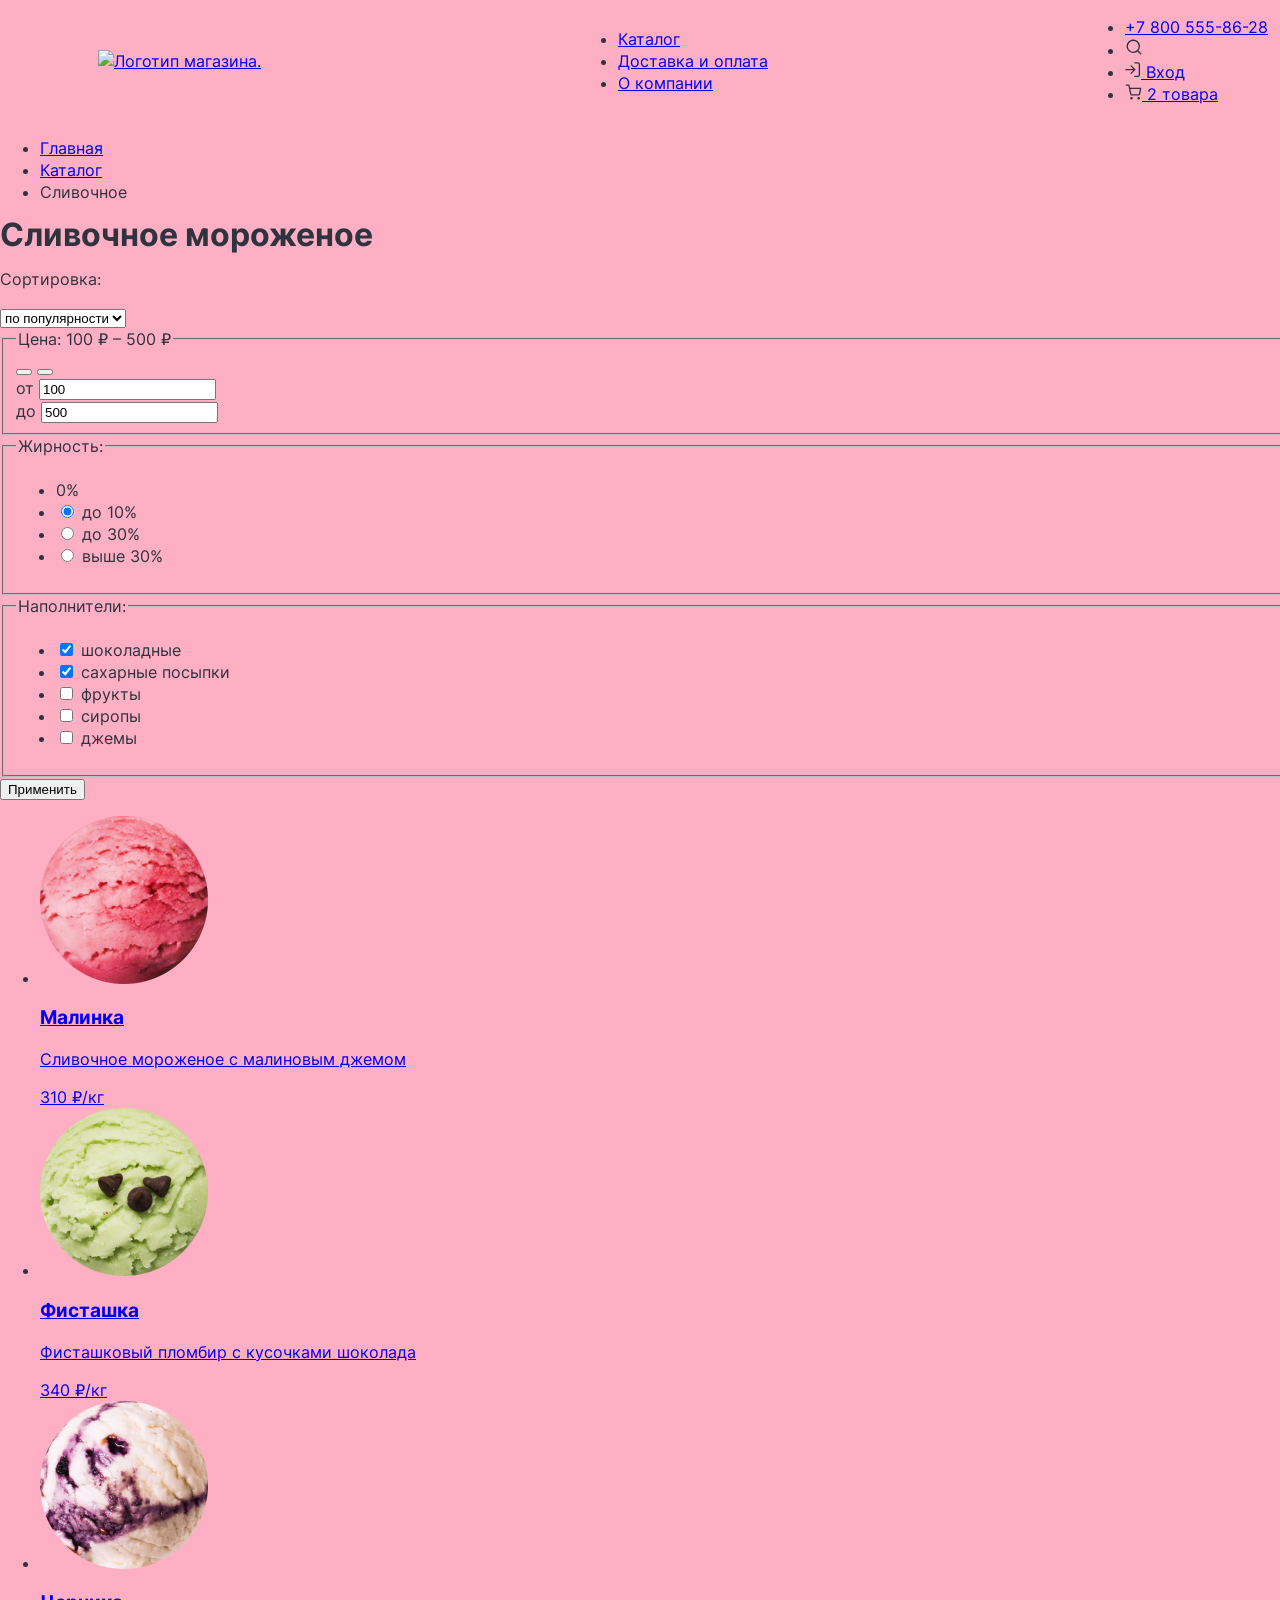
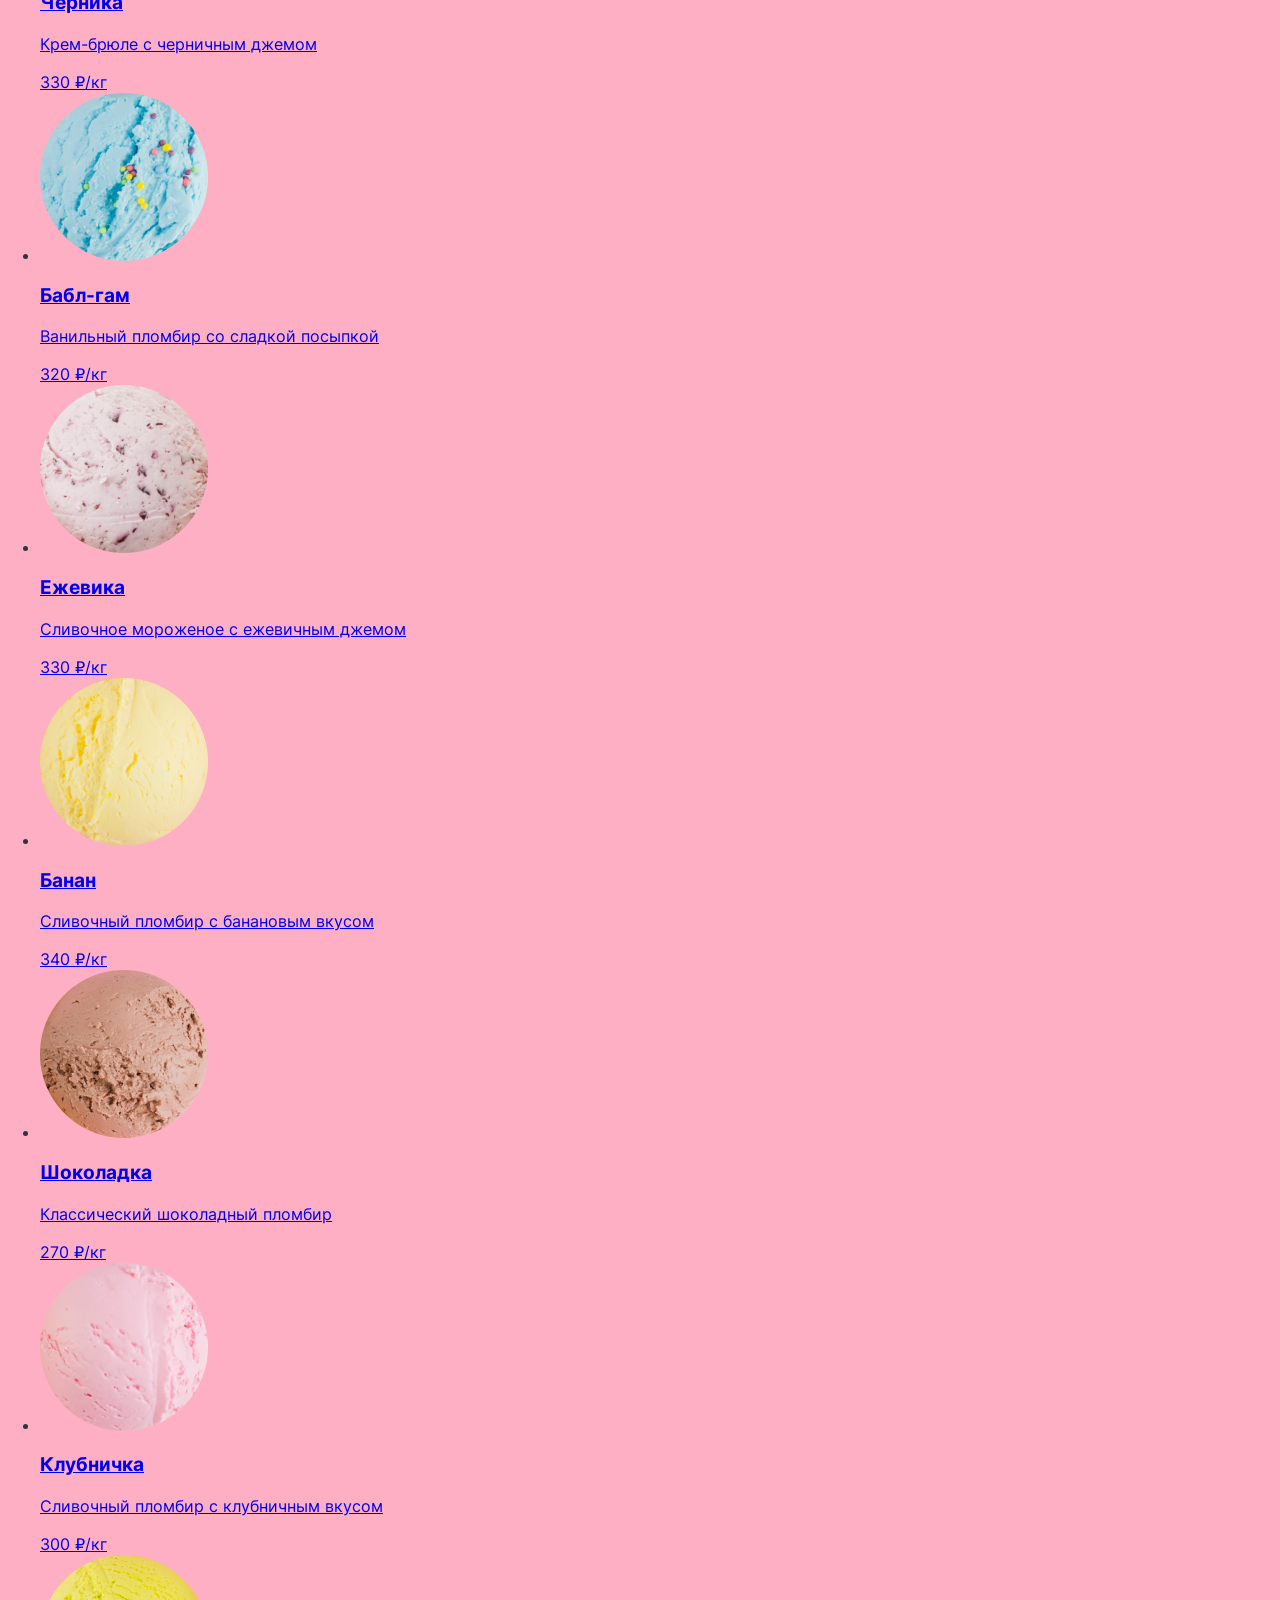
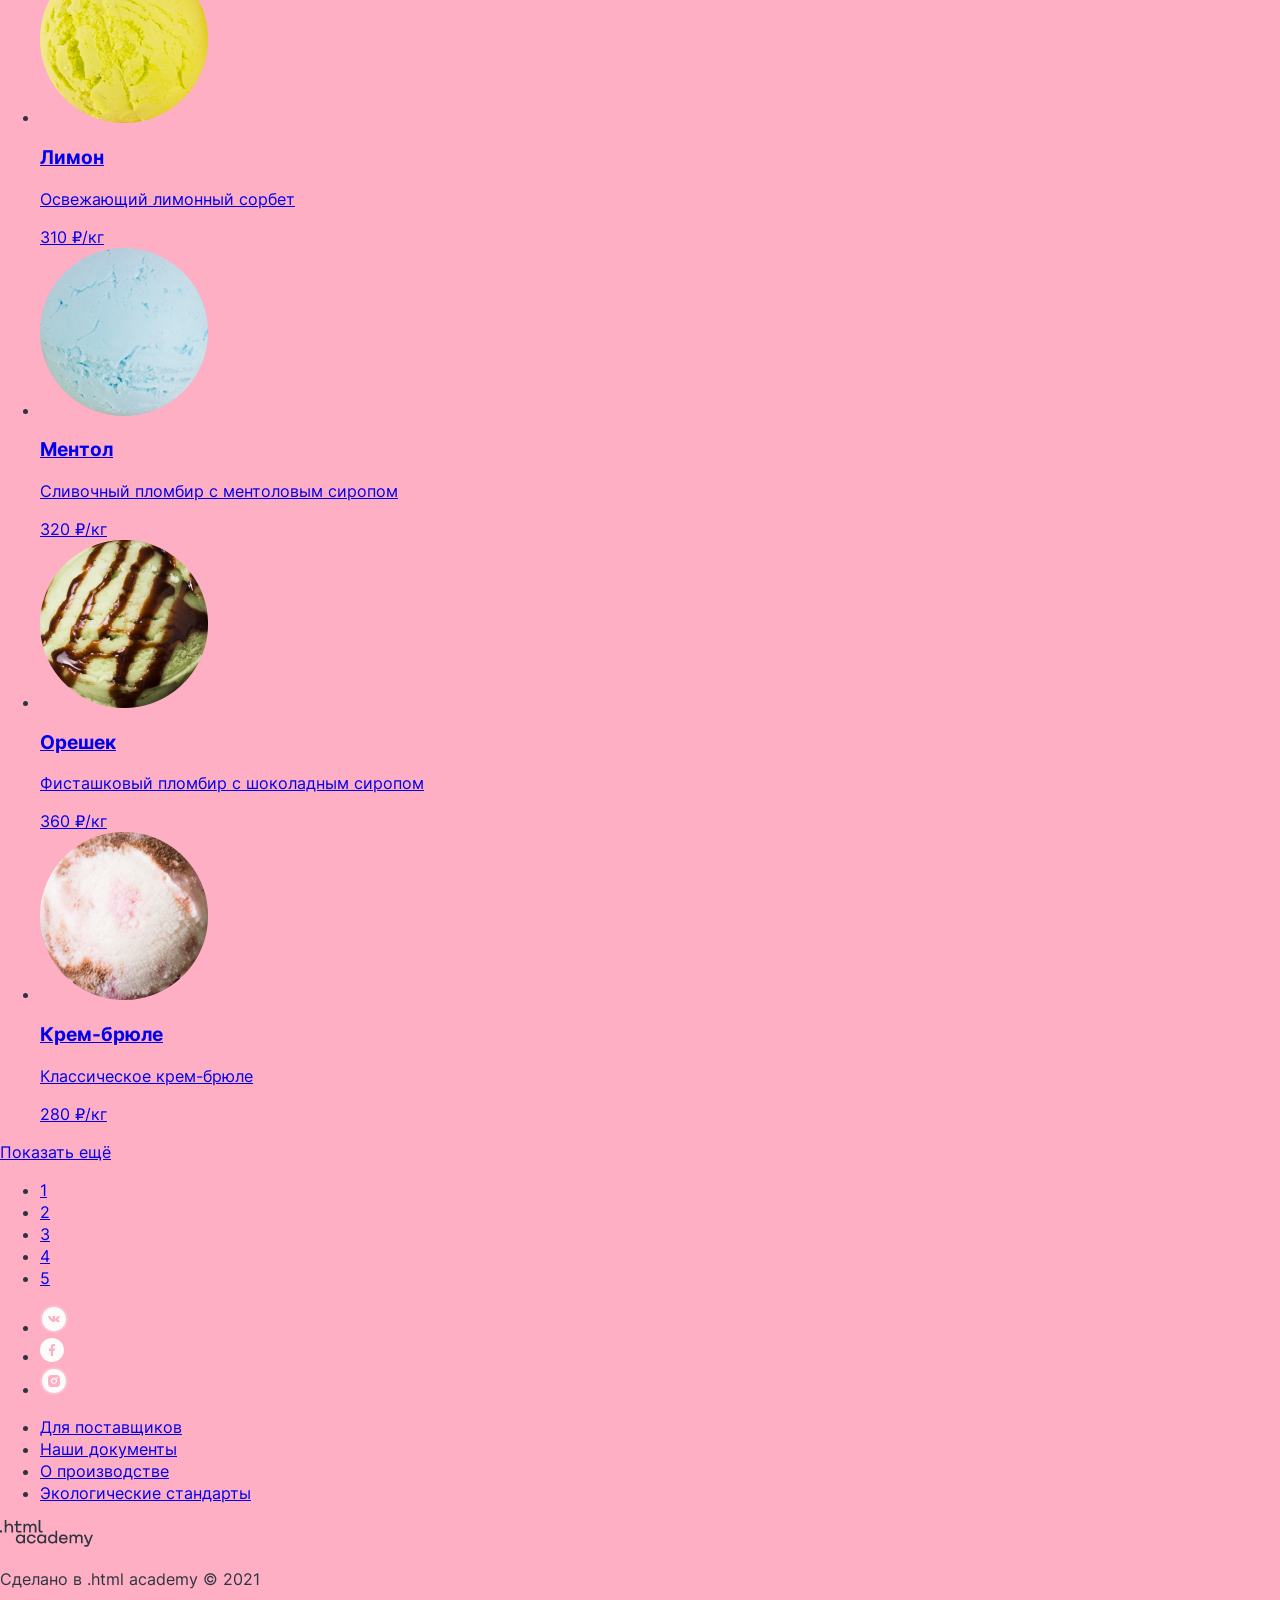
==== catalog.html @ cbdf07e8 "1905" ====
<!DOCTYPE html>
<html lang="ru">
  <head>
    <meta charset="utf-8">
    <title>HTML Academy: Интернет-магазин «Gllacy Shop»</title>
    <link rel="stylesheet" href="style.css">
    <link rel="icon" href="favicon.ico">
    <link rel="icon" type="image/png" sizes="32x32" href="images/favicon/32.png">
  </head>
  <body>
    <div class="container">
      <header class="header">
        <a class="navigation__logo" href="index.html">
          <img class="header-logo" alt="Логотип магазина." src="images/header/Logo.png">
        </a>
        <ul class="navigation__list">
          <li class="navigation__item">
            <a class="navigation__link" href="catalog.html">Каталог</a>
          </li> 
          <li class="navigation__item">
            <a class="navigation__link" href="#">Доставка и оплата</a>
          </li> 
          <li class="navigation__item">
            <a class="navigation__link" href="#">О компании</a>
         </li>
        </ul>
        <ul class="navigation__list navigation__user">
          <li class="navigation__item">
            <a class="navigation__link navigation__link--phone" href="tel:+78128121212">+7 800 555-86-28</a>
          </li> 
          <li class="navigation__item">
            <a class="navigation__button" href="#">
              <svg aria-hidden="true" focusable="false" width="18" height="18" viewBox="0 0 18 18" fill="none" xmlns="http://www.w3.org/2000/svg">
                <path fill-rule="evenodd" clip-rule="evenodd" d="M2.913 8.246a5.333 5.333 0 1 1 9.17 3.705.655.655 0 0 0-.132.132 5.333 5.333 0 0 1-9.038-3.837Zm9.552 5.162a6.667 6.667 0 1 1 .943-.943l2.81 2.81a.667.667 0 0 1-.943.943l-2.81-2.81Z" fill="#2D3440"/>
              </svg>
              <span class="visually-hidden">Поиск</span>
            </a>
          </li>  
          <li class="navigation__item">
            <a class="navigation__button" href="#">
              <svg aria-hidden="true" focusable="false" width="16" height="16" viewBox="0 0 16 16" fill="none" xmlns="http://www.w3.org/2000/svg">
                <path fill-rule="evenodd" clip-rule="evenodd" d="M9.208.875c0-.368.299-.667.667-.667h3a2.167 2.167 0 0 1 2.167 2.167v10.5a2.167 2.167 0 0 1-2.167 2.167h-3a.667.667 0 0 1 0-1.334h3a.834.834 0 0 0 .833-.833v-10.5a.833.833 0 0 0-.833-.833h-3a.667.667 0 0 1-.667-.667ZM5.654 3.404c.26-.26.682-.26.942 0l3.746 3.745a.664.664 0 0 1 0 .952l-3.746 3.745a.667.667 0 1 1-.942-.942l2.612-2.612H.875a.667.667 0 0 1 0-1.334h7.39L5.655 4.346a.667.667 0 0 1 0-.942Z" fill="#2D3440"/>
              </svg>
              <span class="navigation__button--login">Вход</span>
            </a>
          </li> 
          <li class="navigation__item">
            <a class="navigation__button" href="#">
              <svg aria-hidden="true" focusable="false" width="17" height="16" viewBox="0 0 17 16" fill="none" xmlns="http://www.w3.org/2000/svg">
                <path fill-rule="evenodd" clip-rule="evenodd" d="M1.313.49a.667.667 0 0 0 0 1.333h2.06l.54 2.696a.662.662 0 0 0 .011.056l1.09 5.44a1.97 1.97 0 0 0 1.962 1.586h6.325a1.97 1.97 0 0 0 1.963-1.586l.001-.005 1.043-5.47a.667.667 0 0 0-.655-.791H5.12l-.545-2.724A.667.667 0 0 0 3.92.49H1.313ZM6.32 9.754l-.935-4.672h9.462l-.892 4.675a.637.637 0 0 1-.636.51H6.958a.637.637 0 0 1-.637-.512v-.001Zm-1.11 4.44a1.318 1.318 0 1 1 2.636 0 1.318 1.318 0 0 1-2.637 0Zm7.17 0a1.318 1.318 0 1 1 2.636 0 1.318 1.318 0 0 1-2.637 0Z" fill="#2D3440"/>
              </svg>
              <span class="navigation__button--cart">2 товара</span>
            </a>
          </li> 
        </ul>
      </header>
      <main class="main__container">
        <header class="page__container">
            <div class="page__container--inner">
              <ul class="breadcrumbs">
                <li class="breadcrumbs__item">
                  <a class="breadcrumbs__link" href="index.html">Главная</a>
                </li>
                <li class="breadcrumbs__item">
                  <a class="breadcrumbs__link" href="#">Каталог</a>
                </li>
                <li class="breadcrumbs__item">Сливочное
                </li>
              </ul>
              <h1 class="page__container--title">Сливочное мороженое</h1>
            </div>
        </header>
        <section class="sort">
            <div class="catalog__sort">
              <h2 class="visually-hidden">Сортировка товаров.</h2>
              <div class="catalog__sort--list">
                <p class="catalog__sort--titile">Cортировка:</p>
                <div class="catalog__sort--cont">
                  <select class="select-control" aria-label="Сортировка">
                    <option value="popular">по популярности</option>
                  </select>
                </div>                
              </div>
            </div>
            <div class="catalog__products--filter">
                <fieldset class="catalog__filter--group catalog__filter--range">
                    <legend class="catalog__filter--title">Цена: 100 ₽ – 500 ₽</legend>
                    <div class="range">
                      <div class="range-scale">
                          <div class="range-bar" style="width: 119px">
                              <button class="range-toggle toggle-min" type="button">
                                <span class="visually-hidden">Изменение минимальной цены.</span>
                                <span class="range-toggle__decor"></span>
                              </button>
                              <button class="range-toggle toggle-max" type="button">
                                <span class="visually-hidden">Изменение максимальной цены.</span>
                                <span class="range-toggle__decor range-toggle__decor--max"></span>
                              </button>
                          </div>
                      </div>
                    </div>
                    <div class="range__wrapper--inputs">
                      <div class="range__wrapper--counts">
                         <label class="range__wrapper--label range__wrapper--min">от</label>
                         <input class="range__wrapper--input" type="text" value="100" name="min-price">
                      </div>
                      <div class="range__wrapper--counts">
                         <label class="range__wrapper--label range__wrapper--max">до</label>
                         <input class="range__wrapper--input" type="text" value="500" name="max-price">
                      </div>
                    </div>
                </fieldset> 
                <fieldset class="catalog__filter--group">
                    <legend class="catalog__filter--title">Жирность:</legend>
                    <ul class="catalog__filter--list">
                      <li class="catalog__filter--item catalog__filter--radio">
                        <label class="control">
                          <input class="visually-hidden control__input" type="radio" name="thereis" value="bluetooth">
                          <span class="control__mark"></span>
                          <span class="control__label">0%</span>
                        </label>
                      </li>
                      <li class="catalog__filter--item catalog__filter--radio">
                        <label class="control">
                         <input class="control__input" type="radio" name="no" value="bluetooth" checked>
                         <span class="control__mark"></span>
                         <span class="control__label">до 10%</span>
                        </label>
                      </li>
                      <li class="catalog__filter--item catalog__filter--radio">
                        <label class="control">
                         <input class="control__input" type="radio" name="no" value="bluetooth">
                         <span class="control__mark"></span>
                         <span class="control__label">до 30%</span>
                        </label>
                      </li>
                      <li class="catalog__filter--item catalog__filter--radio">
                        <label class="control">
                         <input class="control__input" type="radio" name="no" value="bluetooth">
                         <span class="control__mark"></span>
                         <span class="control__label">выше 30%</span>
                        </label>
                      </li>
                    </ul>
                </fieldset>
                <fieldset class="catalog__filter--group">
                    <legend class="catalog__filter--title">Наполнители:</legend>
                    <ul class="catalog__filter--list">
                      <li class="catalog__filter--item">
                        <label class="control">
                         <input class="control__input" type="checkbox" name="black" checked>
                         <span class="control__mark"></span>
                         <span class="control__label">шоколадные</span>
                        </label>
                      </li>
                      <li class="catalog__filter--item">
                       <label class="control">
                         <input class="control__input" type="checkbox" name="white" checked>
                         <span class="control__mark"></span>
                         <span class="control__label">сахарные посыпки</span>
                       </label>
                      </li>
                      <li class="catalog__filter--item">
                        <label class="control">
                         <input class="control__input" type="checkbox" name="blue">
                         <span class="control__mark"></span>
                         <span class="control__label">фрукты</span>
                        </label>
                      </li>
                      <li class="catalog__filter--item">
                        <label class="control">
                         <input class="control__input" type="checkbox" name="red">
                         <span class="control__mark"></span>
                         <span class="control__label">сиропы</span>
                        </label>
                      </li>
                      <li class="catalog__filter--item">
                        <label class="control">
                         <input class="control__input" type="checkbox" name="pink">
                         <span class="control__mark"></span>
                         <span class="control__label">джемы</span>
                       </label>
                      </li>
                    </ul>
                  </fieldset>
                  <button class="button button-decor catalog__filter--button" type="submit">Применить</button>
            </div>
        </section>
        <section class="product">
            <h2 class="visually-hidden">Список товаров</h2>
            <ul class="product__list">
                <li class="product__card">
                    <a class="product__card--link" href="#">
                        <img class="product__card--image" src="images/product/raspberry.png" alt="Малинка.">
                        <h3 class="product__card--title">Малинка</h3>
                        <p class="product__card--description">Сливочное мороженое с малиновым джемом</p>
                        <span class="product__card--price">310 ₽/кг</span>  
                    </a>
                </li>
                <li class="product__card">
                    <a class="product__card--link" href="#">
                        <img class="product__card--image" src="images/product/pistachio.png" alt="Фисташка.">
                        <h3 class="product__card--title">Фисташка</h3>
                        <p class="product__card--description">Фисташковый пломбир с кусочками шоколада</p>
                        <span class="product__card--price">340 ₽/кг</span>  
                    </a>
                </li>
                <li class="product__card">
                    <a class="product__card--link" href="#">
                        <img class="product__card--image" src="images/product/blueberry.png" alt="Черника.">
                        <h3 class="product__card--title">Черника</h3>
                        <p class="product__card--description">Крем-брюле с черничным джемом</p>
                        <span class="product__card--price">330 ₽/кг</span>  
                    </a>
                </li>
                <li class="product__card">
                    <a class="product__card--link" href="#">
                        <img class="product__card--image" src="images/product/bubble-gum.png" alt="Бабл-гам.">
                        <h3 class="product__card--title">Бабл-гам</h3>
                        <p class="product__card--description">Ванильный пломбир со сладкой посыпкой</p>
                        <span class="product__card--price">320 ₽/кг</span>  
                    </a>
                </li>
                <li class="product__card">
                    <a class="product__card--link" href="#">
                        <img class="product__card--image" src="images/product/blackberry.png" alt="Ежевика.">
                        <h3 class="product__card--title">Ежевика</h3>
                        <p class="product__card--description">Сливочное мороженое с ежевичным джемом</p>
                        <span class="product__card--price">330 ₽/кг</span>  
                    </a>
                </li>
                <li class="product__card">
                    <a class="product__card--link" href="#">
                        <img class="product__card--image" src="images/product/banana.png" alt="Банан.">
                        <h3 class="product__card--title">Банан</h3>
                        <p class="product__card--description">Сливочный пломбир с банановым вкусом</p>
                        <span class="product__card--price">340 ₽/кг</span>  
                    </a>
                </li>
                <li class="product__card">
                    <a class="product__card--link" href="#">
                        <img class="product__card--image" src="images/product/chocolate.png" alt="Шоколадка.">
                        <h3 class="product__card--title">Шоколадка</h3>
                        <p class="product__card--description">Классический шоколадный пломбир</p>
                        <span class="product__card--price">270 ₽/кг</span>  
                    </a>
                </li>
                <li class="product__card">
                    <a class="product__card--link" href="#">
                        <img class="product__card--image" src="images/product/strawberry.png" alt="Клубничка.">
                        <h3 class="product__card--title">Клубничка</h3>
                        <p class="product__card--description">Сливочный пломбир с клубничным вкусом</p>
                        <span class="product__card--price">300 ₽/кг</span>  
                    </a>
                </li>
                <li class="product__card">
                    <a class="product__card--link" href="#">
                        <img class="product__card--image" src="images/product/lemon.png" alt="Лимон.">
                        <h3 class="product__card--title">Лимон</h3>
                        <p class="product__card--description">Освежающий лимонный сорбет</p>
                        <span class="product__card--price">310 ₽/кг</span>  
                    </a>
                </li>
                <li class="product__card">
                    <a class="product__card--link" href="#">
                        <img class="product__card--image" src="images/product/menthol.png" alt="Ментол.">
                        <h3 class="product__card--title">Ментол</h3>
                        <p class="product__card--description">Сливочный пломбир с ментоловым сиропом</p>
                        <span class="product__card--price">320 ₽/кг</span>  
                    </a>
                </li>
                <li class="product__card">
                    <a class="product__card--link" href="#">
                        <img class="product__card--image" src="images/product/nut.png" alt="Орешек.">
                        <h3 class="product__card--title">Орешек</h3>
                        <p class="product__card--description">Фисташковый пломбир с шоколадным сиропом</p>
                        <span class="product__card--price">360 ₽/кг</span>  
                    </a>
                </li>
                <li class="product__card">
                    <a class="product__card--link" href="#">
                        <img class="product__card--image" src="images/product/creme-brulee.png" alt="Крем-брюле.">
                        <h3 class="product__card--title">Крем-брюле</h3>
                        <p class="product__card--description">Классическое крем-брюле</p>
                        <span class="product__card--price">280 ₽/кг</span>  
                    </a>
                </li>
            </ul>
        </section>
        <section class="pagination__navigation">
            <div class="pagination__container">
              <h2 class="visually-hidden">Посмотреть больше товаров.</h2>
              <a class="pagination__button" href="#">Показать ещё</a>
              <ul class="pagination__list">
                 <li class="pagination__item">
                     <a class="pagination__number" href="#">1</a>
                 </li>
                 <li class="pagination__item">
                     <a class="pagination__number" href="#">2</a>
                 </li>
                 <li class="pagination__item">
                     <a class="pagination__number" href="#">3</a>
                 </li>
                 <li class="pagination__item">
                     <a class="pagination__number" href="#">4</a>
                 </li>
                 <li class="pagination__item">
                     <a class="pagination__number" href="#">5</a>
                 </li>
              </ul>
            </div>
        </section>
      </main>
      <footer class="footer">
        <div class="footer__social">
          <h2 class="visually-hidden">Социальные сети</h2>
          <ul class="footer__social--list">
            <li class="footer__social--item">
              <a class="footer__social--link" href="https://vk.com/htmlacademy">
                <svg aria-hidden="true" focusable="false" width="28" height="28" viewBox="0 0 28 28" fill="none" xmlns="http://www.w3.org/2000/svg">
                  <path fill-rule="evenodd" clip-rule="evenodd" d="M26 14c0 6.627-5.373 12-12 12S2 20.627 2 14 7.373 2 14 2s12 5.373 12 12Zm-11.412 2.975h-.717s-1.582.083-2.976-1.188c-1.52-1.388-2.863-4.14-2.863-4.14s-.077-.18.007-.268c.095-.098.352-.104.352-.104l1.715-.01s.161.024.277.098a.476.476 0 0 1 .149.176s.277.615.644 1.17c.716 1.085 1.05 1.322 1.293 1.206.354-.17.248-1.533.248-1.533s.007-.495-.178-.716c-.143-.17-.414-.22-.533-.235-.096-.011.062-.207.267-.295.309-.133.854-.14 1.498-.135.501.005.645.032.842.074.455.096.44.405.41 1.07-.01.2-.02.43-.02.697 0 .06-.002.124-.004.19-.01.34-.023.73.233.876.132.074.453.011 1.256-1.185.381-.566.667-1.233.667-1.233s.062-.119.16-.17c.098-.052.232-.036.232-.036l1.805-.01s.542-.056.63.158c.091.226-.203.751-.94 1.612-.696.813-1.036 1.115-1.01 1.38.02.196.242.372.67.72.888.722 1.124 1.101 1.18 1.192a.447.447 0 0 0 .011.016c.398.578-.44.623-.44.623l-1.603.02s-.345.06-.798-.214c-.237-.142-.469-.375-.69-.597-.337-.339-.649-.652-.915-.578-.447.124-.433.967-.433.967s.004.18-.098.276c-.11.105-.328.126-.328.126Z" fill="#FCFCFC"/>
                  <path d="M14 24C8.477 24 4 19.523 4 14H0c0 7.732 6.268 14 14 14v-4Zm10-10c0 5.523-4.477 10-10 10v4c7.732 0 14-6.268 14-14h-4ZM14 4c5.523 0 10 4.477 10 10h4c0-7.732-6.268-14-14-14v4Zm0-4C6.268 0 0 6.268 0 14h4C4 8.477 8.477 4 14 4V0Z" fill="#FCFCFC" fill-opacity=".2"/>
                </svg>
                <span class="visually-hidden">VK</span>
              </a>
            </li>
            <li class="footer__social--item">
              <a class="footer__social--link" href="https://www.facebook.com/htmlacademy">
                <svg aria-hidden="true" focusable="false" width="24" height="24" viewBox="0 0 24 24" fill="none" xmlns="http://www.w3.org/2000/svg">
                  <path fill-rule="evenodd" clip-rule="evenodd" d="M24 12c0 6.627-5.373 12-12 12S0 18.627 0 12 5.373 0 12 0s12 5.373 12 12Zm-9.571.9H13V18h-2.286v-5.1H9v-2.4h1.714V8.82c0-1.826 1.102-2.82 2.653-2.82.743 0 1.447.058 1.633.084V8.1h-.857C13 8.1 13 8.682 13 9.3v1.2h2l-.571 2.4Z" fill="#FCFCFC"/>
                </svg>
                <span class="visually-hidden">facebook</span>
              </a>
            </li>
            <li class="footer__social--item">
              <a class="footer__social--link" href="https://www.instagram.com/htmlacademy/">
                <svg aria-hidden="true" focusable="false" width="28" height="28" viewBox="0 0 28 28" fill="none" xmlns="http://www.w3.org/2000/svg">
                  <path fill-rule="evenodd" clip-rule="evenodd" d="M26 14c0 6.627-5.373 12-12 12S2 20.627 2 14 7.373 2 14 2s12 5.373 12 12Zm-9.527-5.964C15.833 8.006 15.63 8 14 8s-1.834.008-2.473.036c-.64.03-1.074.13-1.457.279-.4.15-.763.387-1.063.692-.306.3-.542.662-.692 1.063-.149.383-.249.817-.279 1.457C8.006 12.167 8 12.37 8 14s.008 1.834.036 2.473c.03.64.13 1.075.279 1.457.15.4.387.763.692 1.063.3.306.662.542 1.063.692.383.148.818.249 1.457.279.64.03.843.036 2.473.036s1.834-.008 2.473-.036c.64-.03 1.075-.13 1.457-.279.4-.15.763-.387 1.063-.692.306-.3.542-.662.692-1.063.148-.383.249-.818.279-1.457.03-.64.036-.843.036-2.473s-.008-1.834-.036-2.473c-.03-.64-.13-1.075-.279-1.457-.15-.4-.387-.763-.692-1.063a2.925 2.925 0 0 0-1.063-.692c-.383-.149-.818-.249-1.457-.279Zm-4.594 3.843a3 3 0 1 1 4.242 4.242 3 3 0 0 1-4.242-4.242Zm5.801-1.56a.75.75 0 1 1-1.06 1.061.75.75 0 0 1 1.06-1.06Zm-2.407 2.408a1.8 1.8 0 1 0-2.546 2.546 1.8 1.8 0 0 0 2.546-2.546Z" fill="#FCFCFC"/>
                  <path d="M14 24C8.477 24 4 19.523 4 14H0c0 7.732 6.268 14 14 14v-4Zm10-10c0 5.523-4.477 10-10 10v4c7.732 0 14-6.268 14-14h-4ZM14 4c5.523 0 10 4.477 10 10h4c0-7.732-6.268-14-14-14v4Zm0-4C6.268 0 0 6.268 0 14h4C4 8.477 8.477 4 14 4V0Z" fill="#FCFCFC" fill-opacity=".2"/>
                </svg>
                <span class="visually-hidden">instagram</span>
              </a>
            </li>
         </ul>
        </div>  
        <div class="footer__description">
          <ul class="footer__list">
            <li class="footer__list--item">
              <a class="footer__link" href="#">Для поставщиков</a>
            </li>
            <li class="footer__list--item">
              <a class="footer__link" href="#">Наши документы</a>
            </li>
            <li class="footer__list--item">
              <a class="footer__link" href="#">О производстве</a>
            </li>
            <li class="footer__list--item">
              <a class="footer__link" href="#">Экологические стандарты</a>
            </li>
          </ul>
        </div> 
        <div class="footer-logo--academy">
          <h2 class="visually-hidden">Ссылка на академию</h2>
          <a class="footer-logo__link" href="https://htmlacademy.ru/">
            <img class="logo--academy" src="images/footer/logo_htmlacademy.png" alt="Ссылка на академию.">
          </a>
          <p class="footer-logo__description">Сделано в .html academy © 2021</p>
        </div>         
      </div>
      </footer>
    </div>
  </body>
</html>
---- style.css ----
@font-face {
    font-family: "Inter";
    font-style: normal;
    font-weight: 400;
    src: url("fonts/inter-400.woff2") format("woff2");
    font-display: swap;
}

@font-face {
    font-family: "Inter";
    font-style: normal;
    font-weight: 700;
    src: url("fonts/inter-700.woff2") format("woff2");
    font-display: swap;
}

@font-face {
    font-family: "Inter";
    font-style: normal;
    font-weight: 900;
    src: url("fonts/inter-900.woff2") format("woff2");
    font-display: swap;
}

html{
    height:100%;
}

body{
    font-family: "Inter", sans-serif;
    display: flex;
    flex-direction: column;
    font-size: 16px;
    line-height: 22px;
    margin: 0;
    min-height: 100%;
    min-width: none;
    color: #2D3440;
}

.visually-hidden {
    position: absolute;
    width: 1px;
    height: 1px;
    margin: -1px;
    border: 0;
    padding: 0;
    white-space: nowrap;
    clip-path: inset(100%);
    clip: rect(0 0 0 0);
    overflow: hidden;
}

.container {
    width: 1366px;
    margin: 0 auto;
    background-color: #FEAFC3;
}

.header {
    width: 1170px;
    margin: 0;
    padding: 0;
    position: relative;
    display: flex;
    justify-content: space-between;
    align-items: center;
    min-height: 104px;
    margin-left: 98px;
}

.slaider__container {
    width: 1170px;
    display: flex;
    margin-left: 98px;
}

.slaider__card--pink {
    display: block;
    display: flex;
}

.slaider__card--blue {
    display: none;
}

.slaider__card--yellow {
    display: none;
}


.slaider__header {
    width: 470px;
    font-weight: 900;
    font-size: 36px;
    line-height: 46px;
}

.slaider__subtitle {
    width: 414px;
    font-weight: 400;
    font-size: 18px;
    line-height: 24px;
}


.banner___container {
    width: 1170px;
    margin-left: 98px;
}


.banner__head-title {
    font-weight: 900;
    font-size: 32px;
    line-height: 46px;
    text-align: center;
}

.banner__berry {
    display: flex;
}

.banner__raspberry {
    width: 570px;
    display: flex;
    background-color: #FF7799;
    border-radius: 16px;
}

.banner__marshmallow {
    width: 570px;
    display: flex;
    background-color: #FF7799;
    border-radius: 16px;
}

.banner__description {
    width: 321px;
}

.product__container {
    width: 1170px;
    margin-left: 98px;
}

.product__head-title {
    font-weight: 900;
    font-size: 32px;
    line-height: 46px;
    text-align: center;
}

.product__container--ice {
    display: flex;
}

.description__container {
    width: 1170px;
    margin-left: 98px;
    background-image: url(images/description/waffle-background.png);
    border-radius: 16px;
}

.description__head-title {
    font-weight: 900;
    font-size: 32px;
    line-height: 46px;
    text-align: center;
}

.description__details {
    text-decoration: none;
    display: flex;
    flex-direction: column;
}

.description__details--row {
    display: flex;
}

.description__specialty {
    width: 442px;
}

.container__row {
    display: flex;
}

.news__container {
    width: 570px;
    background-image: url(images/news/background.png);
    margin-left: 98px;
    background-repeat: no-repeat;
}

.news__text {
    line-height: 20px;
    color: #565C66;
    padding: 32.59px 368px 0 32px;
}

.news__title {
    font-weight: 700;
    font-size: 24px;
    line-height: 30px;
    border-radius: 16px;
    padding: 12.22px 235px 63.15px 32px;
}

.subscription__container {
    width: 570px;
    background-image: url(images/email/mail-background.png);
    margin-left: 30px;
    border-radius: 16px;
    background-repeat: no-repeat;
}

.subscription__text {
    color: #565C66;
    padding: 32px 32px 42px;
}

.distribution__form {
    padding: 0 32px 40px 40px;
}

.delivery__container {
    width: 1170px;
    background-image: url(images/delivery/delivery_background.png);
    background-repeat: no-repeat;
    margin-left: 98px;
    border-radius: 16px;
    display: flex;
}

.delivery__title {
    font-weight: 900;
    font-size: 32px;
    line-height: 46px;
    padding: 167px 150px 24px 100px;
    width: 356px;
}

.delivery__text {
    color: #565C66;
    width: 371px;
    padding: 0 135px 163px 100px;
}

.delivery__issue {
    background-color: #FCFCFC;
    border-radius: 8px;
    width: 500px;
    margin: 0;
    padding: 0;
}

.delivery__issue--text {
    color: #565C66;
    padding: 40px 80px 32px 40px;
}

.contact__container {
    background-image: url(images/contact/background.png);
    width: 1170px;
    background-repeat: no-repeat;
    margin-left: 98px;
}

.contact__container--white {
    background-color: #FCFCFC;
    border-radius: 8px;
    width: 343px;
    margin: 64px 763px 64px 64px;
}

.contact__text {
    color: #565C66;
}


.contact__address {
    font-weight: 700;
    font-size: 20px;
    line-height: 24px;
}


.footer__container {
    width: 1170px;
    margin-left: 98px;
    display: flex;
    justify-content: space-between;
    align-items: center;
    min-height: 153px;
}
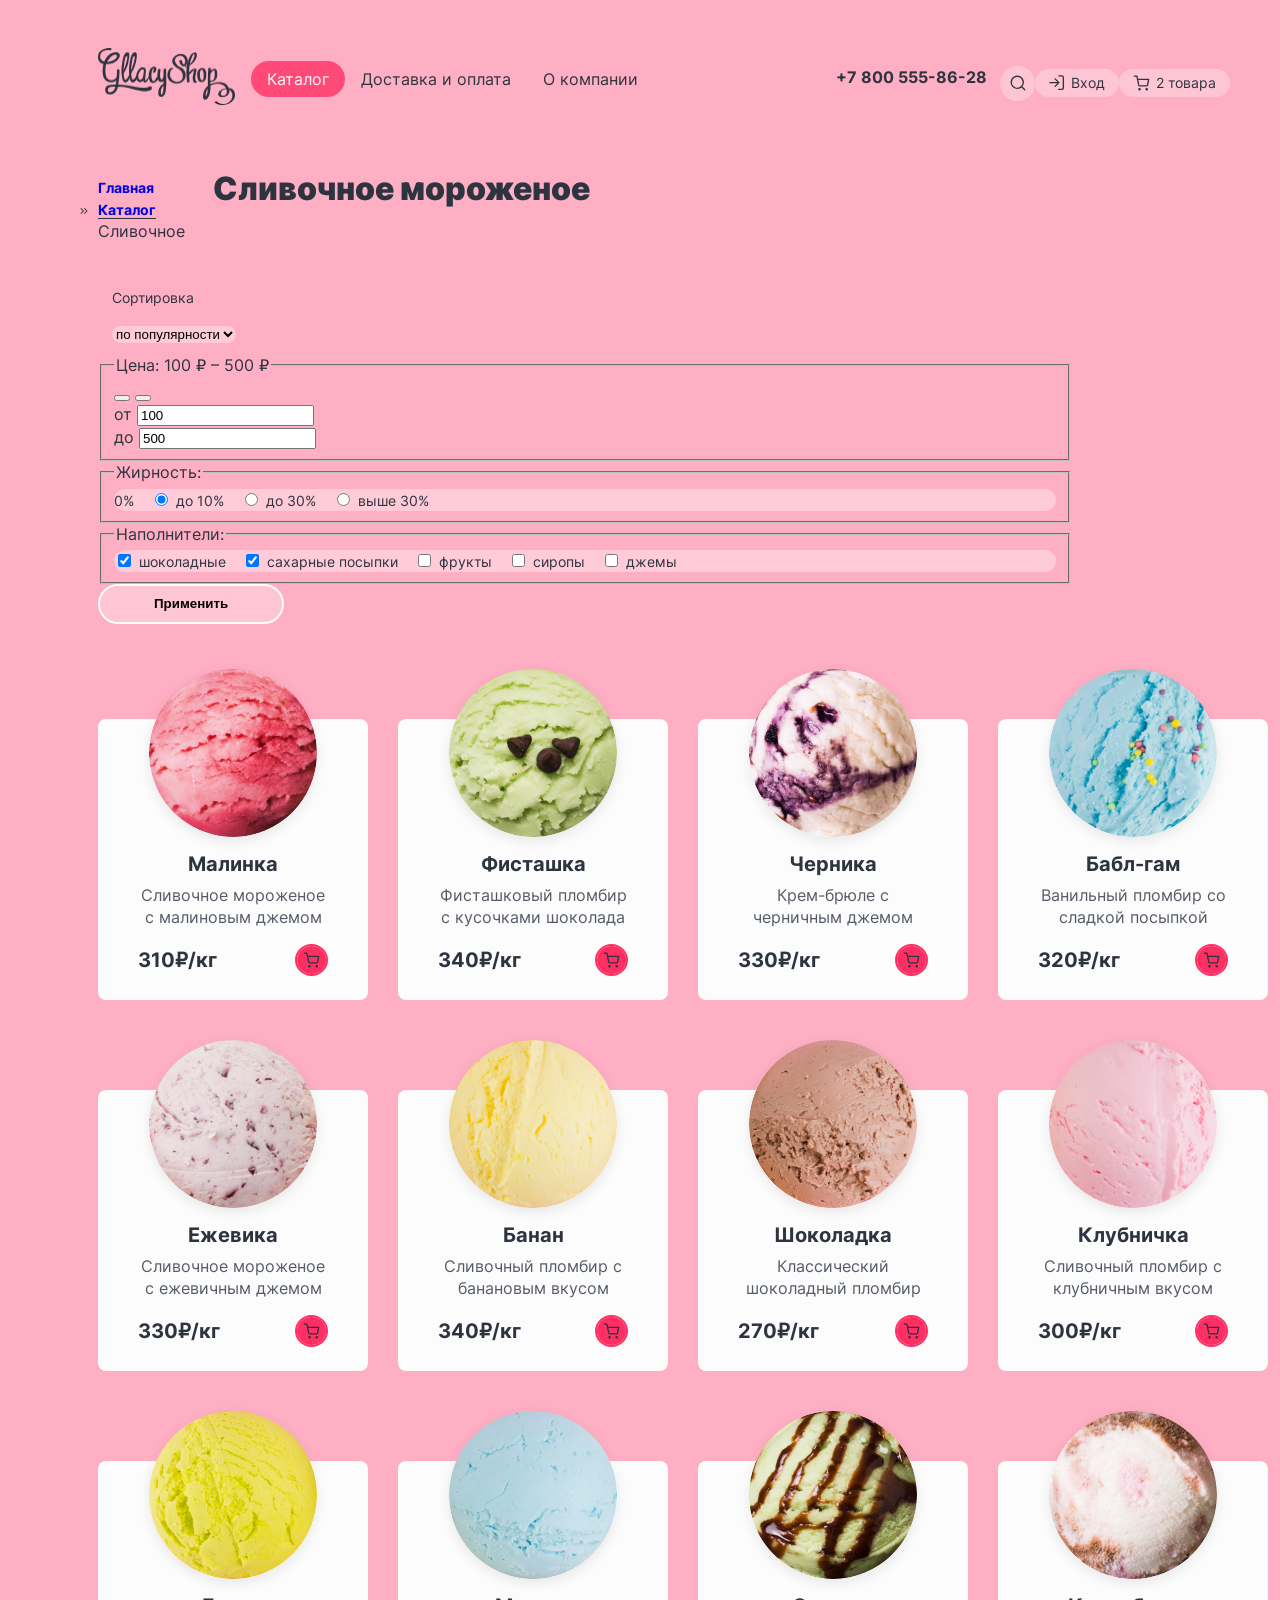
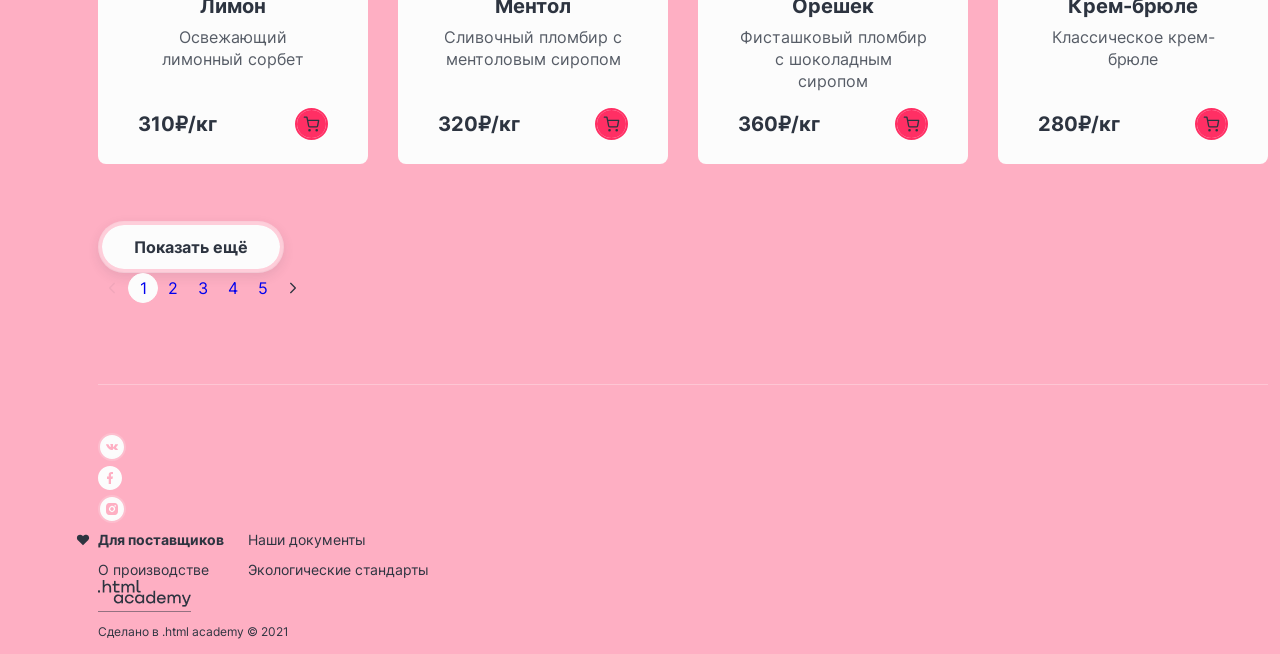
==== commit 64fd7319: "/" ====
--- a/catalog.html
+++ b/catalog.html
@@ -4,370 +4,522 @@
     <meta charset="utf-8">
     <title>HTML Academy: Интернет-магазин «Gllacy Shop»</title>
     <link rel="stylesheet" href="style.css">
-    <link rel="icon" href="favicon.ico">
+    <link rel="icon" href="images/favicon/favicon.ico">
     <link rel="icon" type="image/png" sizes="32x32" href="images/favicon/32.png">
   </head>
   <body>
-    <div class="container">
-      <header class="header">
-        <a class="navigation__logo" href="index.html">
-          <img class="header-logo" alt="Логотип магазина." src="images/header/Logo.png">
-        </a>
-        <ul class="navigation__list">
-          <li class="navigation__item">
-            <a class="navigation__link" href="catalog.html">Каталог</a>
-          </li> 
-          <li class="navigation__item">
-            <a class="navigation__link" href="#">Доставка и оплата</a>
-          </li> 
-          <li class="navigation__item">
-            <a class="navigation__link" href="#">О компании</a>
-         </li>
-        </ul>
-        <ul class="navigation__list navigation__user">
-          <li class="navigation__item">
-            <a class="navigation__link navigation__link--phone" href="tel:+78128121212">+7 800 555-86-28</a>
-          </li> 
-          <li class="navigation__item">
-            <a class="navigation__button" href="#">
-              <svg aria-hidden="true" focusable="false" width="18" height="18" viewBox="0 0 18 18" fill="none" xmlns="http://www.w3.org/2000/svg">
-                <path fill-rule="evenodd" clip-rule="evenodd" d="M2.913 8.246a5.333 5.333 0 1 1 9.17 3.705.655.655 0 0 0-.132.132 5.333 5.333 0 0 1-9.038-3.837Zm9.552 5.162a6.667 6.667 0 1 1 .943-.943l2.81 2.81a.667.667 0 0 1-.943.943l-2.81-2.81Z" fill="#2D3440"/>
-              </svg>
-              <span class="visually-hidden">Поиск</span>
+    <div class="main-container">
+      <div class="container">
+        <header class="header container__content catalof__header">
+          <nav class="navigation">
+            <a class="navigation__logo" href="index.html">
+              <img class="header-logo" alt="Логотип магазина." src="images/header/logo.png" width="137px" height="57px">
             </a>
-          </li>  
-          <li class="navigation__item">
-            <a class="navigation__button" href="#">
-              <svg aria-hidden="true" focusable="false" width="16" height="16" viewBox="0 0 16 16" fill="none" xmlns="http://www.w3.org/2000/svg">
-                <path fill-rule="evenodd" clip-rule="evenodd" d="M9.208.875c0-.368.299-.667.667-.667h3a2.167 2.167 0 0 1 2.167 2.167v10.5a2.167 2.167 0 0 1-2.167 2.167h-3a.667.667 0 0 1 0-1.334h3a.834.834 0 0 0 .833-.833v-10.5a.833.833 0 0 0-.833-.833h-3a.667.667 0 0 1-.667-.667ZM5.654 3.404c.26-.26.682-.26.942 0l3.746 3.745a.664.664 0 0 1 0 .952l-3.746 3.745a.667.667 0 1 1-.942-.942l2.612-2.612H.875a.667.667 0 0 1 0-1.334h7.39L5.655 4.346a.667.667 0 0 1 0-.942Z" fill="#2D3440"/>
-              </svg>
-              <span class="navigation__button--login">Вход</span>
-            </a>
-          </li> 
-          <li class="navigation__item">
-            <a class="navigation__button" href="#">
-              <svg aria-hidden="true" focusable="false" width="17" height="16" viewBox="0 0 17 16" fill="none" xmlns="http://www.w3.org/2000/svg">
-                <path fill-rule="evenodd" clip-rule="evenodd" d="M1.313.49a.667.667 0 0 0 0 1.333h2.06l.54 2.696a.662.662 0 0 0 .011.056l1.09 5.44a1.97 1.97 0 0 0 1.962 1.586h6.325a1.97 1.97 0 0 0 1.963-1.586l.001-.005 1.043-5.47a.667.667 0 0 0-.655-.791H5.12l-.545-2.724A.667.667 0 0 0 3.92.49H1.313ZM6.32 9.754l-.935-4.672h9.462l-.892 4.675a.637.637 0 0 1-.636.51H6.958a.637.637 0 0 1-.637-.512v-.001Zm-1.11 4.44a1.318 1.318 0 1 1 2.636 0 1.318 1.318 0 0 1-2.637 0Zm7.17 0a1.318 1.318 0 1 1 2.636 0 1.318 1.318 0 0 1-2.637 0Z" fill="#2D3440"/>
-              </svg>
-              <span class="navigation__button--cart">2 товара</span>
-            </a>
-          </li> 
-        </ul>
-      </header>
-      <main class="main__container">
-        <header class="page__container">
-            <div class="page__container--inner">
-              <ul class="breadcrumbs">
-                <li class="breadcrumbs__item">
-                  <a class="breadcrumbs__link" href="index.html">Главная</a>
-                </li>
-                <li class="breadcrumbs__item">
-                  <a class="breadcrumbs__link" href="#">Каталог</a>
-                </li>
-                <li class="breadcrumbs__item">Сливочное
-                </li>
-              </ul>
-              <h1 class="page__container--title">Сливочное мороженое</h1>
-            </div>
-        </header>
-        <section class="sort">
-            <div class="catalog__sort">
-              <h2 class="visually-hidden">Сортировка товаров.</h2>
-              <div class="catalog__sort--list">
-                <p class="catalog__sort--titile">Cортировка:</p>
-                <div class="catalog__sort--cont">
-                  <select class="select-control" aria-label="Сортировка">
-                    <option value="popular">по популярности</option>
-                  </select>
-                </div>                
-              </div>
-            </div>
-            <div class="catalog__products--filter">
-                <fieldset class="catalog__filter--group catalog__filter--range">
-                    <legend class="catalog__filter--title">Цена: 100 ₽ – 500 ₽</legend>
-                    <div class="range">
-                      <div class="range-scale">
-                          <div class="range-bar" style="width: 119px">
-                              <button class="range-toggle toggle-min" type="button">
-                                <span class="visually-hidden">Изменение минимальной цены.</span>
-                                <span class="range-toggle__decor"></span>
-                              </button>
-                              <button class="range-toggle toggle-max" type="button">
-                                <span class="visually-hidden">Изменение максимальной цены.</span>
-                                <span class="range-toggle__decor range-toggle__decor--max"></span>
-                              </button>
+            <ul class="navigation__list navigation__list--place list">
+              <li class="navigation__item">
+                <a class="navigation__link navigation__link--site navigation__item--catalog navigation__link--guidance navigation__link--active" href="catalog.html">Каталог</a>
+                <ul class="roll list">
+                  <li class="roll__list--title">
+                    <a class="roll__link--title" href="#">Новинки</a>
+                  </li>
+                  <li class="roll__list">
+                    <a class="roll__link" href="#">Сливочное</a>  
+                  </li>
+                  <li class="roll__list roll__list--choice">            
+                    <a class="roll__link roll__link--choice" href="#">Щербеты</a> 
+                  </li>
+                  <li class="roll__list">          
+                    <a class="roll__link" href="#">Фруктовый лед</a>
+                  </li>
+                  <li class="roll__list">             
+                    <a class="roll__link" href="#">Мелорин</a>                
+                  </li>
+                </ul>
+              </li> 
+              <li class="navigation__item">
+                <a class="navigation__link navigation__link--site" href="#">Доставка и оплата</a>
+              </li> 
+              <li class="navigation__item">
+                <a class="navigation__link navigation__link--site" href="#">О компании</a>
+             </li>
+            </ul>
+            <div class="navigation__wrapper">
+              <address class="navigation__phone">
+                <a class="navigation__phone--link" href="tel:+78128121212">+7 800 555-86-28</a>
+              </address>
+              <ul class="navigation__list navigation__user list">
+                  <li class="navigation__item navigation__item--user navigation__drop">
+                    <a class="navigation__link navigation__link--user navigation__button--search navigation__link--active" href="#">
+                      <svg class="navigation__icon" aria-hidden="true" focusable="false" width="18" height="18" viewBox="0 0 18 18" fill="none" xmlns="http://www.w3.org/2000/svg">
+                        <path fill-rule="evenodd" clip-rule="evenodd" d="M2.913 8.246a5.333 5.333 0 1 1 9.17 3.705.655.655 0 0 0-.132.132 5.333 5.333 0 0 1-9.038-3.837Zm9.552 5.162a6.667 6.667 0 1 1 .943-.943l2.81 2.81a.667.667 0 0 1-.943.943l-2.81-2.81Z" fill="#2D3440"/>
+                      </svg>
+                      <span class="visually-hidden">Поиск</span>
+                    </a>
+                    <div class="search__form--conteiner">
+                      <form class="search__form" action="https://echo.htmlacademy.ru/" method="post">
+                        <input class="search__field" type="search" placeholder="Поиск по сайту">
+                      </form>
+                    </div>
+                  </li>  
+                  <li class="navigation__item navigation__item--user navigation__drop">
+                    <a class="navigation__link navigation__link--user navigation__button navigation__link--active" href="#">
+                      <svg class="navigation__icon navigation__icon--shift" aria-hidden="true" focusable="false" width="16" height="16" viewBox="0 0 16 16" fill="none" xmlns="http://www.w3.org/2000/svg">
+                        <path fill-rule="evenodd" clip-rule="evenodd" d="M9.208.875c0-.368.299-.667.667-.667h3a2.167 2.167 0 0 1 2.167 2.167v10.5a2.167 2.167 0 0 1-2.167 2.167h-3a.667.667 0 0 1 0-1.334h3a.834.834 0 0 0 .833-.833v-10.5a.833.833 0 0 0-.833-.833h-3a.667.667 0 0 1-.667-.667ZM5.654 3.404c.26-.26.682-.26.942 0l3.746 3.745a.664.664 0 0 1 0 .952l-3.746 3.745a.667.667 0 1 1-.942-.942l2.612-2.612H.875a.667.667 0 0 1 0-1.334h7.39L5.655 4.346a.667.667 0 0 1 0-.942Z" fill="#2D3440"/>
+                      </svg>
+                      <span class="navigation__button--login">Вход</span>
+                    </a>
+                    <div class="signin">
+                      <h2 class="signin__title">Личный кабинет</h2>
+                      <form class="entry__form" action="https://echo.htmlacademy.ru/" method="post">
+                        <p class="email__form">
+                          <label class="visually-hidden" for="entry-email">Email</label>
+                          <input class="entry__field" placeholder="email@example.com" type="email" name="entry-email" id="entry-email" required>
+                        </p>
+                        <p class="password__form">
+                          <label class="visually-hidden" for="password">Password</label>
+                          <input class="password__field" placeholder="******" type="password" name="pass" id="password" required>
+                        </p>
+                        <div class="signin__part">
+                          <button class="button--send button--send" type="submit">Войти</button>
+                          <div class="signin__text">
+                            <a class="forgot__password" href="#">Забыли пароль?</a>
+                            <a class="registration" href="#">Регистрация</a>
                           </div>
+                       </div>
+                      </form>
+                    </div>
+                  </li> 
+                  <li class="navigation__item navigation__item--user navigation__drop">
+                    <a class="navigation__link navigation__link--user navigation__button navigation__link--active" href="#">
+                      <svg class="navigation__icon navigation__icon--shift" aria-hidden="true" focusable="false" width="17" height="16" viewBox="0 0 17 16" fill="none" xmlns="http://www.w3.org/2000/svg">
+                        <path fill-rule="evenodd" clip-rule="evenodd" d="M1.313.49a.667.667 0 0 0 0 1.333h2.06l.54 2.696a.662.662 0 0 0 .011.056l1.09 5.44a1.97 1.97 0 0 0 1.962 1.586h6.325a1.97 1.97 0 0 0 1.963-1.586l.001-.005 1.043-5.47a.667.667 0 0 0-.655-.791H5.12l-.545-2.724A.667.667 0 0 0 3.92.49H1.313ZM6.32 9.754l-.935-4.672h9.462l-.892 4.675a.637.637 0 0 1-.636.51H6.958a.637.637 0 0 1-.637-.512v-.001Zm-1.11 4.44a1.318 1.318 0 1 1 2.636 0 1.318 1.318 0 0 1-2.637 0Zm7.17 0a1.318 1.318 0 1 1 2.636 0 1.318 1.318 0 0 1-2.637 0Z" fill="#2D3440"/>
+                      </svg>
+                      <span class="navigation__button--cart">2 товара</span>
+                    </a>
+                    <div class="popover popover__cart popover__open">
+                      <h2 class="popover__title">Корзина</h2>
+                      <ul class="cart__list list">
+                        <li class="cart__item">
+                          <img class="cart__img" src="images/product/raspberry.png" width="46" height="46" alt="Малинка.">
+                          <div class="choice__ice">
+                            <h3 class="cart__title">Малинка</h3>
+                            <p class="cart__price">1 кг х 310 ₽</p>
+                          </div>
+                          <p class="cart__total">310 ₽</p>
+                          <button class="cart__button" type="button"></button> 
+                        </li>
+                        <li class="cart__item">
+                          <img class="cart__img" src="images/product/bubble_gum.png" width="46" height="46" alt="Бабл-гам.">
+                          <div class="choice__ice">
+                            <h3 class="cart__title">Бабл-гам</h3>
+                            <p class="cart__price">1,5 кг х 320 ₽</p>
+                          </div>
+                          <p class="cart__total">480 ₽</p>
+                          <button class="cart__button" type="button"></button> 
+                        </li>                                                    
+                      </ul>
+                      <div class="design">
+                        <a class="design__button button--send" href="#">Оформить заказ</a> 
+                        <p class="cart__pay">Итого: 790 ₽</p>
                       </div>
                     </div>
-                    <div class="range__wrapper--inputs">
-                      <div class="range__wrapper--counts">
-                         <label class="range__wrapper--label range__wrapper--min">от</label>
-                         <input class="range__wrapper--input" type="text" value="100" name="min-price">
+                  </li> 
+               </ul>
+            </div>
+          </nav>
+        </header>
+        <main class="main__catalog">
+          <section class="breadcrumbs container__content">
+            <ul class="breadcrumbs__list list">
+              <li class="breadcrumbs__item">
+                <a class="breadcrumbs__link breadcrumbs__link--parrent" href="index.html">Главная</a>
+              </li>
+              <li class="breadcrumbs__item">
+                <a class="breadcrumbs__link breadcrumbs__link--current" href="catalog.html">Каталог</a>
+              </li>
+              <li class="breadcrumbs__item">Сливочное
+              </li>
+            </ul>
+            <h1 class="page__container--title container__title container__title--creamy">Сливочное мороженое</h1>
+          </section>
+          <section class="sort container__content">
+              <div class="catalog__sort">
+                <h2 class="visually-hidden">Сортировка товаров.</h2>
+                <div class="catalog__sort--list">
+                  <fieldset class="catalog__sort--field">
+                    <h3 class="catalog__sort--title">Сортировка</h3>
+                    <select class="catalog__sort--select" name="sorting">
+                      <option class="catalog__sort--item" value="popular">по популярности</option>
+                    </select>
+                  </fieldset>               
+                </div>
+              </div>
+              <div class="catalog__products--filter">
+                  <fieldset class="catalog__filter--group catalog__filter--range">
+                      <legend class="catalog__filter--title">Цена: 100 ₽ – 500 ₽</legend>
+                      <div class="range">
+                        <div class="range-scale">
+                            <div class="range-bar" style="width: 119px">
+                                <button class="range-toggle toggle-min" type="button">
+                                  <span class="visually-hidden">Изменение минимальной цены.</span>
+                                  <span class="range-toggle__decor"></span>
+                                </button>
+                                <button class="range-toggle toggle-max" type="button">
+                                  <span class="visually-hidden">Изменение максимальной цены.</span>
+                                  <span class="range-toggle__decor range-toggle__decor--max"></span>
+                                </button>
+                            </div>
+                        </div>
                       </div>
-                      <div class="range__wrapper--counts">
-                         <label class="range__wrapper--label range__wrapper--max">до</label>
-                         <input class="range__wrapper--input" type="text" value="500" name="max-price">
+                      <div class="range__wrapper--inputs">
+                        <div class="range__wrapper--counts">
+                           <label class="range__wrapper--label range__wrapper--min">от</label>
+                           <input class="range__wrapper--input" type="text" value="100" name="min-price">
+                        </div>
+                        <div class="range__wrapper--counts">
+                           <label class="range__wrapper--label range__wrapper--max">до</label>
+                           <input class="range__wrapper--input" type="text" value="500" name="max-price">
+                        </div>
                       </div>
-                    </div>
-                </fieldset> 
-                <fieldset class="catalog__filter--group">
-                    <legend class="catalog__filter--title">Жирность:</legend>
-                    <ul class="catalog__filter--list">
-                      <li class="catalog__filter--item catalog__filter--radio">
-                        <label class="control">
-                          <input class="visually-hidden control__input" type="radio" name="thereis" value="bluetooth">
-                          <span class="control__mark"></span>
-                          <span class="control__label">0%</span>
-                        </label>
-                      </li>
-                      <li class="catalog__filter--item catalog__filter--radio">
-                        <label class="control">
-                         <input class="control__input" type="radio" name="no" value="bluetooth" checked>
-                         <span class="control__mark"></span>
-                         <span class="control__label">до 10%</span>
-                        </label>
-                      </li>
-                      <li class="catalog__filter--item catalog__filter--radio">
-                        <label class="control">
-                         <input class="control__input" type="radio" name="no" value="bluetooth">
-                         <span class="control__mark"></span>
-                         <span class="control__label">до 30%</span>
-                        </label>
-                      </li>
-                      <li class="catalog__filter--item catalog__filter--radio">
-                        <label class="control">
-                         <input class="control__input" type="radio" name="no" value="bluetooth">
-                         <span class="control__mark"></span>
-                         <span class="control__label">выше 30%</span>
-                        </label>
-                      </li>
-                    </ul>
-                </fieldset>
-                <fieldset class="catalog__filter--group">
-                    <legend class="catalog__filter--title">Наполнители:</legend>
-                    <ul class="catalog__filter--list">
-                      <li class="catalog__filter--item">
-                        <label class="control">
-                         <input class="control__input" type="checkbox" name="black" checked>
-                         <span class="control__mark"></span>
-                         <span class="control__label">шоколадные</span>
-                        </label>
-                      </li>
-                      <li class="catalog__filter--item">
-                       <label class="control">
-                         <input class="control__input" type="checkbox" name="white" checked>
-                         <span class="control__mark"></span>
-                         <span class="control__label">сахарные посыпки</span>
-                       </label>
-                      </li>
-                      <li class="catalog__filter--item">
-                        <label class="control">
-                         <input class="control__input" type="checkbox" name="blue">
-                         <span class="control__mark"></span>
-                         <span class="control__label">фрукты</span>
-                        </label>
-                      </li>
-                      <li class="catalog__filter--item">
-                        <label class="control">
-                         <input class="control__input" type="checkbox" name="red">
-                         <span class="control__mark"></span>
-                         <span class="control__label">сиропы</span>
-                        </label>
-                      </li>
-                      <li class="catalog__filter--item">
-                        <label class="control">
-                         <input class="control__input" type="checkbox" name="pink">
-                         <span class="control__mark"></span>
-                         <span class="control__label">джемы</span>
-                       </label>
-                      </li>
-                    </ul>
+                  </fieldset> 
+                  <fieldset class="catalog__filter--group">
+                      <legend class="catalog__filter--title">Жирность:</legend>
+                      <ul class="catalog__filter--list list">
+                        <li class="catalog__filter--item catalog__filter--radio">
+                          <label class="control">
+                            <input class="visually-hidden control__input" type="radio" name="thereis" value="bluetooth">
+                            <span class="control__mark"></span>
+                            <span class="control__label">0%</span>
+                          </label>
+                        </li>
+                        <li class="catalog__filter--item catalog__filter--radio">
+                          <label class="control">
+                           <input class="control__input" type="radio" name="no" value="bluetooth" checked>
+                           <span class="control__mark"></span>
+                           <span class="control__label">до 10%</span>
+                          </label>
+                        </li>
+                        <li class="catalog__filter--item catalog__filter--radio">
+                          <label class="control">
+                           <input class="control__input" type="radio" name="no" value="bluetooth">
+                           <span class="control__mark"></span>
+                           <span class="control__label">до 30%</span>
+                          </label>
+                        </li>
+                        <li class="catalog__filter--item catalog__filter--radio">
+                          <label class="control">
+                           <input class="control__input" type="radio" name="no" value="bluetooth">
+                           <span class="control__mark"></span>
+                           <span class="control__label">выше 30%</span>
+                          </label>
+                        </li>
+                      </ul>
                   </fieldset>
-                  <button class="button button-decor catalog__filter--button" type="submit">Применить</button>
-            </div>
-        </section>
-        <section class="product">
-            <h2 class="visually-hidden">Список товаров</h2>
-            <ul class="product__list">
-                <li class="product__card">
-                    <a class="product__card--link" href="#">
-                        <img class="product__card--image" src="images/product/raspberry.png" alt="Малинка.">
-                        <h3 class="product__card--title">Малинка</h3>
-                        <p class="product__card--description">Сливочное мороженое с малиновым джемом</p>
-                        <span class="product__card--price">310 ₽/кг</span>  
+                  <fieldset class="catalog__filter--group">
+                      <legend class="catalog__filter--title">Наполнители:</legend>
+                      <ul class="catalog__filter--list list">
+                        <li class="catalog__filter--item">
+                          <label class="control">
+                           <input class="control__input" type="checkbox" name="black" checked>
+                           <span class="control__mark"></span>
+                           <span class="control__label">шоколадные</span>
+                          </label>
+                        </li>
+                        <li class="catalog__filter--item">
+                         <label class="control">
+                           <input class="control__input" type="checkbox" name="white" checked>
+                           <span class="control__mark"></span>
+                           <span class="control__label">сахарные посыпки</span>
+                         </label>
+                        </li>
+                        <li class="catalog__filter--item">
+                          <label class="control">
+                           <input class="control__input" type="checkbox" name="blue">
+                           <span class="control__mark"></span>
+                           <span class="control__label">фрукты</span>
+                          </label>
+                        </li>
+                        <li class="catalog__filter--item">
+                          <label class="control">
+                           <input class="control__input" type="checkbox" name="red">
+                           <span class="control__mark"></span>
+                           <span class="control__label">сиропы</span>
+                          </label>
+                        </li>
+                        <li class="catalog__filter--item">
+                          <label class="control">
+                           <input class="control__input" type="checkbox" name="pink">
+                           <span class="control__mark"></span>
+                           <span class="control__label">джемы</span>
+                         </label>
+                        </li>
+                      </ul>
+                    </fieldset>
+                    <button class="button catalog__filter--button" type="submit">Применить</button>
+              </div>
+          </section>
+          <section class="product container__content">
+              <h2 class="visually-hidden">Список товаров</h2>
+              <div class="product__container--ice">
+                <div class="product__ice product__card">
+                  <img class="product__img" src="images/product/raspberry.png" alt="Малина.">
+                  <h3 class="product__title">Малинка</h3>
+                  <p class="product__description">Сливочное мороженое с малиновым джемом</p>
+                  <div class="product__buy">
+                    <span class="product__price">310₽/кг</span>
+                    <button class="product__basket button" type="button">
+                      <svg class="product__icon" aria-hidden="true" focusable="false" width="17" height="16" viewBox="0 0 17 16" fill="none" xmlns="http://www.w3.org/2000/svg">
+                        <path fill-rule="evenodd" clip-rule="evenodd" d="M1.313.49a.667.667 0 0 0 0 1.333h2.06l.54 2.696a.662.662 0 0 0 .011.056l1.09 5.44a1.97 1.97 0 0 0 1.962 1.586h6.325a1.97 1.97 0 0 0 1.963-1.586l.001-.005 1.043-5.47a.667.667 0 0 0-.655-.791H5.12l-.545-2.724A.667.667 0 0 0 3.92.49H1.313ZM6.32 9.754l-.935-4.672h9.462l-.892 4.675a.637.637 0 0 1-.636.51H6.958a.637.637 0 0 1-.637-.512v-.001Zm-1.11 4.44a1.318 1.318 0 1 1 2.636 0 1.318 1.318 0 0 1-2.637 0Zm7.17 0a1.318 1.318 0 1 1 2.636 0 1.318 1.318 0 0 1-2.637 0Z" fill="#2D3440"/>
+                      </svg>
+                      <span class="visually-hidden">Заказать</span>
+                    </button>
+                  </div>
+                </div>
+                <div class="product__ice product__card">
+                  <img class="product__img" src="images/product/pistachio.png" alt="Фисташка.">
+                  <h3 class="product__title">Фисташка</h3>
+                  <p class="product__description">Фисташковый пломбир с кусочками шоколада</p>
+                  <div class="product__buy">
+                    <span class="product__price">340₽/кг</span>
+                    <button class="product__basket button" type="button">
+                      <svg class="product__icon" aria-hidden="true" focusable="false" width="17" height="16" viewBox="0 0 17 16" fill="none" xmlns="http://www.w3.org/2000/svg">
+                        <path fill-rule="evenodd" clip-rule="evenodd" d="M1.313.49a.667.667 0 0 0 0 1.333h2.06l.54 2.696a.662.662 0 0 0 .011.056l1.09 5.44a1.97 1.97 0 0 0 1.962 1.586h6.325a1.97 1.97 0 0 0 1.963-1.586l.001-.005 1.043-5.47a.667.667 0 0 0-.655-.791H5.12l-.545-2.724A.667.667 0 0 0 3.92.49H1.313ZM6.32 9.754l-.935-4.672h9.462l-.892 4.675a.637.637 0 0 1-.636.51H6.958a.637.637 0 0 1-.637-.512v-.001Zm-1.11 4.44a1.318 1.318 0 1 1 2.636 0 1.318 1.318 0 0 1-2.637 0Zm7.17 0a1.318 1.318 0 1 1 2.636 0 1.318 1.318 0 0 1-2.637 0Z" fill="#2D3440"/>
+                      </svg>
+                      <span class="visually-hidden">Заказать</span>
+                    </button>
+                  </div>
+                </div>
+                <div class="product__ice product__card">
+                  <img class="product__img" src="images/product/blueberry.png" alt="Черника.">
+                  <h3 class="product__title">Черника</h3>
+                  <p class="product__description">Крем-брюле с черничным джемом</p>
+                  <div class="product__buy">
+                    <span class="product__price">330₽/кг</span>
+                    <button class="product__basket button" type="button">
+                      <svg class="product__icon" aria-hidden="true" focusable="false" width="17" height="16" viewBox="0 0 17 16" fill="none" xmlns="http://www.w3.org/2000/svg">
+                        <path fill-rule="evenodd" clip-rule="evenodd" d="M1.313.49a.667.667 0 0 0 0 1.333h2.06l.54 2.696a.662.662 0 0 0 .011.056l1.09 5.44a1.97 1.97 0 0 0 1.962 1.586h6.325a1.97 1.97 0 0 0 1.963-1.586l.001-.005 1.043-5.47a.667.667 0 0 0-.655-.791H5.12l-.545-2.724A.667.667 0 0 0 3.92.49H1.313ZM6.32 9.754l-.935-4.672h9.462l-.892 4.675a.637.637 0 0 1-.636.51H6.958a.637.637 0 0 1-.637-.512v-.001Zm-1.11 4.44a1.318 1.318 0 1 1 2.636 0 1.318 1.318 0 0 1-2.637 0Zm7.17 0a1.318 1.318 0 1 1 2.636 0 1.318 1.318 0 0 1-2.637 0Z" fill="#2D3440"/>
+                      </svg>
+                      <span class="visually-hidden">Заказать</span>
+                    </button>
+                  </div>
+                </div>
+                <div class="product__ice product__card">
+                  <img class="product__img" src="images/product/bubble_gum.png" alt="Бабл-гам.">
+                  <h3 class="product__title">Бабл-гам</h3>
+                  <p class="product__description">Ванильный пломбир со сладкой посыпкой</p>
+                  <div class="product__buy">
+                    <span class="product__price">320₽/кг</span>
+                    <button class="product__basket button" type="button">
+                      <svg class="product__icon" aria-hidden="true" focusable="false" width="17" height="16" viewBox="0 0 17 16" fill="none" xmlns="http://www.w3.org/2000/svg">
+                        <path fill-rule="evenodd" clip-rule="evenodd" d="M1.313.49a.667.667 0 0 0 0 1.333h2.06l.54 2.696a.662.662 0 0 0 .011.056l1.09 5.44a1.97 1.97 0 0 0 1.962 1.586h6.325a1.97 1.97 0 0 0 1.963-1.586l.001-.005 1.043-5.47a.667.667 0 0 0-.655-.791H5.12l-.545-2.724A.667.667 0 0 0 3.92.49H1.313ZM6.32 9.754l-.935-4.672h9.462l-.892 4.675a.637.637 0 0 1-.636.51H6.958a.637.637 0 0 1-.637-.512v-.001Zm-1.11 4.44a1.318 1.318 0 1 1 2.636 0 1.318 1.318 0 0 1-2.637 0Zm7.17 0a1.318 1.318 0 1 1 2.636 0 1.318 1.318 0 0 1-2.637 0Z" fill="#2D3440"/>
+                      </svg>
+                      <span class="visually-hidden">Заказать</span>
+                    </button>
+                  </div>
+                </div>
+                <div class="product__ice product__card">
+                  <img class="product__img" src="images/product/blackberry.png" alt="Ежевика.">
+                  <h3 class="product__title">Ежевика</h3>
+                  <p class="product__description">Сливочное мороженое с ежевичным джемом</p>
+                  <div class="product__buy">
+                    <span class="product__price">330₽/кг</span>
+                    <button class="product__basket button" type="button">
+                      <svg class="product__icon" aria-hidden="true" focusable="false" width="17" height="16" viewBox="0 0 17 16" fill="none" xmlns="http://www.w3.org/2000/svg">
+                        <path fill-rule="evenodd" clip-rule="evenodd" d="M1.313.49a.667.667 0 0 0 0 1.333h2.06l.54 2.696a.662.662 0 0 0 .011.056l1.09 5.44a1.97 1.97 0 0 0 1.962 1.586h6.325a1.97 1.97 0 0 0 1.963-1.586l.001-.005 1.043-5.47a.667.667 0 0 0-.655-.791H5.12l-.545-2.724A.667.667 0 0 0 3.92.49H1.313ZM6.32 9.754l-.935-4.672h9.462l-.892 4.675a.637.637 0 0 1-.636.51H6.958a.637.637 0 0 1-.637-.512v-.001Zm-1.11 4.44a1.318 1.318 0 1 1 2.636 0 1.318 1.318 0 0 1-2.637 0Zm7.17 0a1.318 1.318 0 1 1 2.636 0 1.318 1.318 0 0 1-2.637 0Z" fill="#2D3440"/>
+                      </svg>
+                      <span class="visually-hidden">Заказать</span>
+                    </button>
+                  </div>
+                </div>
+                <div class="product__ice product__card">
+                  <img class="product__img" src="images/product/banana.png" alt="Банан.">
+                  <h3 class="product__title">Банан</h3>
+                  <p class="product__description">Сливочный пломбир с банановым вкусом</p>
+                  <div class="product__buy">
+                    <span class="product__price">340₽/кг</span>
+                    <button class="product__basket button" type="button">
+                      <svg class="product__icon" aria-hidden="true" focusable="false" width="17" height="16" viewBox="0 0 17 16" fill="none" xmlns="http://www.w3.org/2000/svg">
+                        <path fill-rule="evenodd" clip-rule="evenodd" d="M1.313.49a.667.667 0 0 0 0 1.333h2.06l.54 2.696a.662.662 0 0 0 .011.056l1.09 5.44a1.97 1.97 0 0 0 1.962 1.586h6.325a1.97 1.97 0 0 0 1.963-1.586l.001-.005 1.043-5.47a.667.667 0 0 0-.655-.791H5.12l-.545-2.724A.667.667 0 0 0 3.92.49H1.313ZM6.32 9.754l-.935-4.672h9.462l-.892 4.675a.637.637 0 0 1-.636.51H6.958a.637.637 0 0 1-.637-.512v-.001Zm-1.11 4.44a1.318 1.318 0 1 1 2.636 0 1.318 1.318 0 0 1-2.637 0Zm7.17 0a1.318 1.318 0 1 1 2.636 0 1.318 1.318 0 0 1-2.637 0Z" fill="#2D3440"/>
+                      </svg>
+                      <span class="visually-hidden">Заказать</span>
+                    </button>
+                  </div>
+                </div>
+                <div class="product__ice product__card">
+                  <img class="product__img" src="images/product/chocolate.png" alt="Шоколадка.">
+                  <h3 class="product__title">Шоколадка</h3>
+                  <p class="product__description">Классический шоколадный пломбир</p>
+                  <div class="product__buy">
+                    <span class="product__price">270₽/кг</span>
+                    <button class="product__basket button" type="button">
+                      <svg class="product__icon" aria-hidden="true" focusable="false" width="17" height="16" viewBox="0 0 17 16" fill="none" xmlns="http://www.w3.org/2000/svg">
+                        <path fill-rule="evenodd" clip-rule="evenodd" d="M1.313.49a.667.667 0 0 0 0 1.333h2.06l.54 2.696a.662.662 0 0 0 .011.056l1.09 5.44a1.97 1.97 0 0 0 1.962 1.586h6.325a1.97 1.97 0 0 0 1.963-1.586l.001-.005 1.043-5.47a.667.667 0 0 0-.655-.791H5.12l-.545-2.724A.667.667 0 0 0 3.92.49H1.313ZM6.32 9.754l-.935-4.672h9.462l-.892 4.675a.637.637 0 0 1-.636.51H6.958a.637.637 0 0 1-.637-.512v-.001Zm-1.11 4.44a1.318 1.318 0 1 1 2.636 0 1.318 1.318 0 0 1-2.637 0Zm7.17 0a1.318 1.318 0 1 1 2.636 0 1.318 1.318 0 0 1-2.637 0Z" fill="#2D3440"/>
+                      </svg>
+                      <span class="visually-hidden">Заказать</span>
+                    </button>
+                  </div>
+                </div>
+                <div class="product__ice product__card">
+                    <img class="product__img" src="images/product/strawberry.png" alt="Клубничка.">
+                    <h3 class="product__title">Клубничка</h3>
+                    <p class="product__description">Сливочный пломбир с клубничным вкусом</p>
+                  <div class="product__buy">
+                    <span class="product__price">300₽/кг</span>
+                    <button class="product__basket button" type="button">
+                      <svg class="product__icon" aria-hidden="true" focusable="false" width="17" height="16" viewBox="0 0 17 16" fill="none" xmlns="http://www.w3.org/2000/svg">
+                        <path fill-rule="evenodd" clip-rule="evenodd" d="M1.313.49a.667.667 0 0 0 0 1.333h2.06l.54 2.696a.662.662 0 0 0 .011.056l1.09 5.44a1.97 1.97 0 0 0 1.962 1.586h6.325a1.97 1.97 0 0 0 1.963-1.586l.001-.005 1.043-5.47a.667.667 0 0 0-.655-.791H5.12l-.545-2.724A.667.667 0 0 0 3.92.49H1.313ZM6.32 9.754l-.935-4.672h9.462l-.892 4.675a.637.637 0 0 1-.636.51H6.958a.637.637 0 0 1-.637-.512v-.001Zm-1.11 4.44a1.318 1.318 0 1 1 2.636 0 1.318 1.318 0 0 1-2.637 0Zm7.17 0a1.318 1.318 0 1 1 2.636 0 1.318 1.318 0 0 1-2.637 0Z" fill="#2D3440"/>
+                      </svg>
+                      <span class="visually-hidden">Заказать</span>
+                    </button>
+                  </div>
+                </div>
+                <div class="product__ice product__card">
+                    <img class="product__img" src="images/product/lemon.png" alt="Лимон.">
+                    <h3 class="product__title">Лимон</h3>
+                    <p class="product__description">Освежающий лимонный сорбет</p>
+                  <div class="product__buy">
+                    <span class="product__price">310₽/кг</span>
+                    <button class="product__basket button" type="button">
+                      <svg class="product__icon" aria-hidden="true" focusable="false" width="17" height="16" viewBox="0 0 17 16" fill="none" xmlns="http://www.w3.org/2000/svg">
+                        <path fill-rule="evenodd" clip-rule="evenodd" d="M1.313.49a.667.667 0 0 0 0 1.333h2.06l.54 2.696a.662.662 0 0 0 .011.056l1.09 5.44a1.97 1.97 0 0 0 1.962 1.586h6.325a1.97 1.97 0 0 0 1.963-1.586l.001-.005 1.043-5.47a.667.667 0 0 0-.655-.791H5.12l-.545-2.724A.667.667 0 0 0 3.92.49H1.313ZM6.32 9.754l-.935-4.672h9.462l-.892 4.675a.637.637 0 0 1-.636.51H6.958a.637.637 0 0 1-.637-.512v-.001Zm-1.11 4.44a1.318 1.318 0 1 1 2.636 0 1.318 1.318 0 0 1-2.637 0Zm7.17 0a1.318 1.318 0 1 1 2.636 0 1.318 1.318 0 0 1-2.637 0Z" fill="#2D3440"/>
+                      </svg>
+                      <span class="visually-hidden">Заказать</span>
+                    </button>
+                  </div>
+                </div>
+                <div class="product__ice product__card">
+                    <img class="product__img" src="images/product/menthol.png" alt="Ментол.">
+                    <h3 class="product__title">Ментол</h3>
+                    <p class="product__description">Сливочный пломбир с ментоловым сиропом</p>
+                  <div class="product__buy">
+                    <span class="product__price">320₽/кг</span>
+                    <button class="product__basket button" type="button">
+                      <svg class="product__icon" aria-hidden="true" focusable="false" width="17" height="16" viewBox="0 0 17 16" fill="none" xmlns="http://www.w3.org/2000/svg">
+                        <path fill-rule="evenodd" clip-rule="evenodd" d="M1.313.49a.667.667 0 0 0 0 1.333h2.06l.54 2.696a.662.662 0 0 0 .011.056l1.09 5.44a1.97 1.97 0 0 0 1.962 1.586h6.325a1.97 1.97 0 0 0 1.963-1.586l.001-.005 1.043-5.47a.667.667 0 0 0-.655-.791H5.12l-.545-2.724A.667.667 0 0 0 3.92.49H1.313ZM6.32 9.754l-.935-4.672h9.462l-.892 4.675a.637.637 0 0 1-.636.51H6.958a.637.637 0 0 1-.637-.512v-.001Zm-1.11 4.44a1.318 1.318 0 1 1 2.636 0 1.318 1.318 0 0 1-2.637 0Zm7.17 0a1.318 1.318 0 1 1 2.636 0 1.318 1.318 0 0 1-2.637 0Z" fill="#2D3440"/>
+                      </svg>
+                      <span class="visually-hidden">Заказать</span>
+                    </button>
+                  </div>
+                </div>
+                <div class="product__ice product__card">
+                    <img class="product__img" src="images/product/nut.png" alt="Орешек.">
+                    <h3 class="product__title">Орешек</h3>
+                    <p class="product__description">Фисташковый пломбир с шоколадным сиропом</p>
+                  <div class="product__buy">
+                    <span class="product__price">360₽/кг</span>
+                    <button class="product__basket button" type="button">
+                      <svg class="product__icon" aria-hidden="true" focusable="false" width="17" height="16" viewBox="0 0 17 16" fill="none" xmlns="http://www.w3.org/2000/svg">
+                        <path fill-rule="evenodd" clip-rule="evenodd" d="M1.313.49a.667.667 0 0 0 0 1.333h2.06l.54 2.696a.662.662 0 0 0 .011.056l1.09 5.44a1.97 1.97 0 0 0 1.962 1.586h6.325a1.97 1.97 0 0 0 1.963-1.586l.001-.005 1.043-5.47a.667.667 0 0 0-.655-.791H5.12l-.545-2.724A.667.667 0 0 0 3.92.49H1.313ZM6.32 9.754l-.935-4.672h9.462l-.892 4.675a.637.637 0 0 1-.636.51H6.958a.637.637 0 0 1-.637-.512v-.001Zm-1.11 4.44a1.318 1.318 0 1 1 2.636 0 1.318 1.318 0 0 1-2.637 0Zm7.17 0a1.318 1.318 0 1 1 2.636 0 1.318 1.318 0 0 1-2.637 0Z" fill="#2D3440"/>
+                      </svg>
+                      <span class="visually-hidden">Заказать</span>
+                    </button>
+                  </div>
+                </div>
+                <div class="product__ice product__card">
+                    <img class="product__img" src="images/product/creme_brulee.png" alt="Крем-брюле.">
+                    <h3 class="product__title">Крем-брюле</h3>
+                    <p class="product__description">Классическое крем-брюле</p>
+                  <div class="product__buy">
+                    <span class="product__price">280₽/кг</span>
+                    <button class="product__basket button" type="button">
+                      <svg class="product__icon" aria-hidden="true" focusable="false" width="17" height="16" viewBox="0 0 17 16" fill="none" xmlns="http://www.w3.org/2000/svg">
+                        <path fill-rule="evenodd" clip-rule="evenodd" d="M1.313.49a.667.667 0 0 0 0 1.333h2.06l.54 2.696a.662.662 0 0 0 .011.056l1.09 5.44a1.97 1.97 0 0 0 1.962 1.586h6.325a1.97 1.97 0 0 0 1.963-1.586l.001-.005 1.043-5.47a.667.667 0 0 0-.655-.791H5.12l-.545-2.724A.667.667 0 0 0 3.92.49H1.313ZM6.32 9.754l-.935-4.672h9.462l-.892 4.675a.637.637 0 0 1-.636.51H6.958a.637.637 0 0 1-.637-.512v-.001Zm-1.11 4.44a1.318 1.318 0 1 1 2.636 0 1.318 1.318 0 0 1-2.637 0Zm7.17 0a1.318 1.318 0 1 1 2.636 0 1.318 1.318 0 0 1-2.637 0Z" fill="#2D3440"/>
+                      </svg>
+                      <span class="visually-hidden">Заказать</span>
+                    </button>
+                  </div>
+                </div>
+  
+          </section>
+          <section class="pagination container__content">
+              <div class="pagination__container">
+                <h2 class="visually-hidden">Посмотреть больше товаров.</h2>
+                <button class="button button--default" href="#">Показать ещё</button>
+                <ul class="pagination__list list">
+                   <li class="pagination__item">
+                     <a class="pagination__number pagination__number--prev pagination__number--disabled" href="#">
+                       <span class="visually-hidden">Предыдущая страница.</span>
+                     </a>
+                   </li>
+                   <li class="pagination__item">
+                       <a class="pagination__number pagination__number--active" href="#">1</a>
+                   </li>
+                   <li class="pagination__item">
+                       <a class="pagination__number" href="#">2</a>
+                   </li>
+                   <li class="pagination__item">
+                       <a class="pagination__number" href="#">3</a>
+                   </li>
+                   <li class="pagination__item">
+                       <a class="pagination__number" href="#">4</a>
+                   </li>
+                   <li class="pagination__item">
+                       <a class="pagination__number" href="#">5</a>
+                   </li>
+                   <li class="pagination__item">
+                    <a class="pagination__number pagination__number--next" href="#">
+                      <span class="visually-hidden">Следующая страница.</span>
                     </a>
-                </li>
-                <li class="product__card">
-                    <a class="product__card--link" href="#">
-                        <img class="product__card--image" src="images/product/pistachio.png" alt="Фисташка.">
-                        <h3 class="product__card--title">Фисташка</h3>
-                        <p class="product__card--description">Фисташковый пломбир с кусочками шоколада</p>
-                        <span class="product__card--price">340 ₽/кг</span>  
-                    </a>
-                </li>
-                <li class="product__card">
-                    <a class="product__card--link" href="#">
-                        <img class="product__card--image" src="images/product/blueberry.png" alt="Черника.">
-                        <h3 class="product__card--title">Черника</h3>
-                        <p class="product__card--description">Крем-брюле с черничным джемом</p>
-                        <span class="product__card--price">330 ₽/кг</span>  
-                    </a>
-                </li>
-                <li class="product__card">
-                    <a class="product__card--link" href="#">
-                        <img class="product__card--image" src="images/product/bubble-gum.png" alt="Бабл-гам.">
-                        <h3 class="product__card--title">Бабл-гам</h3>
-                        <p class="product__card--description">Ванильный пломбир со сладкой посыпкой</p>
-                        <span class="product__card--price">320 ₽/кг</span>  
-                    </a>
-                </li>
-                <li class="product__card">
-                    <a class="product__card--link" href="#">
-                        <img class="product__card--image" src="images/product/blackberry.png" alt="Ежевика.">
-                        <h3 class="product__card--title">Ежевика</h3>
-                        <p class="product__card--description">Сливочное мороженое с ежевичным джемом</p>
-                        <span class="product__card--price">330 ₽/кг</span>  
-                    </a>
-                </li>
-                <li class="product__card">
-                    <a class="product__card--link" href="#">
-                        <img class="product__card--image" src="images/product/banana.png" alt="Банан.">
-                        <h3 class="product__card--title">Банан</h3>
-                        <p class="product__card--description">Сливочный пломбир с банановым вкусом</p>
-                        <span class="product__card--price">340 ₽/кг</span>  
-                    </a>
-                </li>
-                <li class="product__card">
-                    <a class="product__card--link" href="#">
-                        <img class="product__card--image" src="images/product/chocolate.png" alt="Шоколадка.">
-                        <h3 class="product__card--title">Шоколадка</h3>
-                        <p class="product__card--description">Классический шоколадный пломбир</p>
-                        <span class="product__card--price">270 ₽/кг</span>  
-                    </a>
-                </li>
-                <li class="product__card">
-                    <a class="product__card--link" href="#">
-                        <img class="product__card--image" src="images/product/strawberry.png" alt="Клубничка.">
-                        <h3 class="product__card--title">Клубничка</h3>
-                        <p class="product__card--description">Сливочный пломбир с клубничным вкусом</p>
-                        <span class="product__card--price">300 ₽/кг</span>  
-                    </a>
-                </li>
-                <li class="product__card">
-                    <a class="product__card--link" href="#">
-                        <img class="product__card--image" src="images/product/lemon.png" alt="Лимон.">
-                        <h3 class="product__card--title">Лимон</h3>
-                        <p class="product__card--description">Освежающий лимонный сорбет</p>
-                        <span class="product__card--price">310 ₽/кг</span>  
-                    </a>
-                </li>
-                <li class="product__card">
-                    <a class="product__card--link" href="#">
-                        <img class="product__card--image" src="images/product/menthol.png" alt="Ментол.">
-                        <h3 class="product__card--title">Ментол</h3>
-                        <p class="product__card--description">Сливочный пломбир с ментоловым сиропом</p>
-                        <span class="product__card--price">320 ₽/кг</span>  
-                    </a>
-                </li>
-                <li class="product__card">
-                    <a class="product__card--link" href="#">
-                        <img class="product__card--image" src="images/product/nut.png" alt="Орешек.">
-                        <h3 class="product__card--title">Орешек</h3>
-                        <p class="product__card--description">Фисташковый пломбир с шоколадным сиропом</p>
-                        <span class="product__card--price">360 ₽/кг</span>  
-                    </a>
-                </li>
-                <li class="product__card">
-                    <a class="product__card--link" href="#">
-                        <img class="product__card--image" src="images/product/creme-brulee.png" alt="Крем-брюле.">
-                        <h3 class="product__card--title">Крем-брюле</h3>
-                        <p class="product__card--description">Классическое крем-брюле</p>
-                        <span class="product__card--price">280 ₽/кг</span>  
-                    </a>
-                </li>
-            </ul>
-        </section>
-        <section class="pagination__navigation">
-            <div class="pagination__container">
-              <h2 class="visually-hidden">Посмотреть больше товаров.</h2>
-              <a class="pagination__button" href="#">Показать ещё</a>
-              <ul class="pagination__list">
-                 <li class="pagination__item">
-                     <a class="pagination__number" href="#">1</a>
-                 </li>
-                 <li class="pagination__item">
-                     <a class="pagination__number" href="#">2</a>
-                 </li>
-                 <li class="pagination__item">
-                     <a class="pagination__number" href="#">3</a>
-                 </li>
-                 <li class="pagination__item">
-                     <a class="pagination__number" href="#">4</a>
-                 </li>
-                 <li class="pagination__item">
-                     <a class="pagination__number" href="#">5</a>
-                 </li>
+                  </li>
+                </ul>
+              </div>
+          </section>
+        </main>
+        <footer class="footer footer--line container__content">
+          <div class="footer__container">
+              <h2 class="visually-hidden">Социальные сети</h2>
+              <ul class="footer__social--list list">
+                <li class="footer__social--item">
+                  <a class="footer__social--link" href="https://vk.com/htmlacademy">
+                    <svg aria-hidden="true" focusable="false" width="28" height="28" viewBox="0 0 28 28" fill="none" xmlns="http://www.w3.org/2000/svg">
+                      <path fill-rule="evenodd" clip-rule="evenodd" d="M26 14c0 6.627-5.373 12-12 12S2 20.627 2 14 7.373 2 14 2s12 5.373 12 12Zm-11.412 2.975h-.717s-1.582.083-2.976-1.188c-1.52-1.388-2.863-4.14-2.863-4.14s-.077-.18.007-.268c.095-.098.352-.104.352-.104l1.715-.01s.161.024.277.098a.476.476 0 0 1 .149.176s.277.615.644 1.17c.716 1.085 1.05 1.322 1.293 1.206.354-.17.248-1.533.248-1.533s.007-.495-.178-.716c-.143-.17-.414-.22-.533-.235-.096-.011.062-.207.267-.295.309-.133.854-.14 1.498-.135.501.005.645.032.842.074.455.096.44.405.41 1.07-.01.2-.02.43-.02.697 0 .06-.002.124-.004.19-.01.34-.023.73.233.876.132.074.453.011 1.256-1.185.381-.566.667-1.233.667-1.233s.062-.119.16-.17c.098-.052.232-.036.232-.036l1.805-.01s.542-.056.63.158c.091.226-.203.751-.94 1.612-.696.813-1.036 1.115-1.01 1.38.02.196.242.372.67.72.888.722 1.124 1.101 1.18 1.192a.447.447 0 0 0 .011.016c.398.578-.44.623-.44.623l-1.603.02s-.345.06-.798-.214c-.237-.142-.469-.375-.69-.597-.337-.339-.649-.652-.915-.578-.447.124-.433.967-.433.967s.004.18-.098.276c-.11.105-.328.126-.328.126Z" fill="#FCFCFC"/>
+                      <path d="M14 24C8.477 24 4 19.523 4 14H0c0 7.732 6.268 14 14 14v-4Zm10-10c0 5.523-4.477 10-10 10v4c7.732 0 14-6.268 14-14h-4ZM14 4c5.523 0 10 4.477 10 10h4c0-7.732-6.268-14-14-14v4Zm0-4C6.268 0 0 6.268 0 14h4C4 8.477 8.477 4 14 4V0Z" fill="#FCFCFC" fill-opacity=".2"/>
+                    </svg>
+                    <span class="visually-hidden">VK</span>
+                  </a>
+                </li>
+                <li class="footer__social--item">
+                  <a class="footer__social--link" href="https://www.facebook.com/htmlacademy">
+                    <svg aria-hidden="true" focusable="false" width="24" height="24" viewBox="0 0 24 24" fill="none" xmlns="http://www.w3.org/2000/svg">
+                      <path fill-rule="evenodd" clip-rule="evenodd" d="M24 12c0 6.627-5.373 12-12 12S0 18.627 0 12 5.373 0 12 0s12 5.373 12 12Zm-9.571.9H13V18h-2.286v-5.1H9v-2.4h1.714V8.82c0-1.826 1.102-2.82 2.653-2.82.743 0 1.447.058 1.633.084V8.1h-.857C13 8.1 13 8.682 13 9.3v1.2h2l-.571 2.4Z" fill="#FCFCFC"/>
+                    </svg>
+                    <span class="visually-hidden">facebook</span>
+                  </a>
+                </li>
+                <li class="footer__social--item">
+                  <a class="footer__social--link" href="https://www.instagram.com/htmlacademy/">
+                    <svg aria-hidden="true" focusable="false" width="28" height="28" viewBox="0 0 28 28" fill="none" xmlns="http://www.w3.org/2000/svg">
+                      <path fill-rule="evenodd" clip-rule="evenodd" d="M26 14c0 6.627-5.373 12-12 12S2 20.627 2 14 7.373 2 14 2s12 5.373 12 12Zm-9.527-5.964C15.833 8.006 15.63 8 14 8s-1.834.008-2.473.036c-.64.03-1.074.13-1.457.279-.4.15-.763.387-1.063.692-.306.3-.542.662-.692 1.063-.149.383-.249.817-.279 1.457C8.006 12.167 8 12.37 8 14s.008 1.834.036 2.473c.03.64.13 1.075.279 1.457.15.4.387.763.692 1.063.3.306.662.542 1.063.692.383.148.818.249 1.457.279.64.03.843.036 2.473.036s1.834-.008 2.473-.036c.64-.03 1.075-.13 1.457-.279.4-.15.763-.387 1.063-.692.306-.3.542-.662.692-1.063.148-.383.249-.818.279-1.457.03-.64.036-.843.036-2.473s-.008-1.834-.036-2.473c-.03-.64-.13-1.075-.279-1.457-.15-.4-.387-.763-.692-1.063a2.925 2.925 0 0 0-1.063-.692c-.383-.149-.818-.249-1.457-.279Zm-4.594 3.843a3 3 0 1 1 4.242 4.242 3 3 0 0 1-4.242-4.242Zm5.801-1.56a.75.75 0 1 1-1.06 1.061.75.75 0 0 1 1.06-1.06Zm-2.407 2.408a1.8 1.8 0 1 0-2.546 2.546 1.8 1.8 0 0 0 2.546-2.546Z" fill="#FCFCFC"/>
+                      <path d="M14 24C8.477 24 4 19.523 4 14H0c0 7.732 6.268 14 14 14v-4Zm10-10c0 5.523-4.477 10-10 10v4c7.732 0 14-6.268 14-14h-4ZM14 4c5.523 0 10 4.477 10 10h4c0-7.732-6.268-14-14-14v4Zm0-4C6.268 0 0 6.268 0 14h4C4 8.477 8.477 4 14 4V0Z" fill="#FCFCFC" fill-opacity=".2"/>
+                    </svg>
+                    <span class="visually-hidden">instagram</span>
+                  </a>
+                </li>
+             </ul>
+              <ul class="footer__list list">
+                <li class="footer__list--item">
+                  <a class="footer__link footer__link--like" href="#">Для поставщиков</a>
+                </li>
+                <li class="footer__list--item">
+                  <a class="footer__link" href="#">Наши документы</a>
+                </li>
+                <li class="footer__list--item">
+                  <a class="footer__link" href="#">О производстве</a>
+                </li>
+                <li class="footer__list--item">
+                  <a class="footer__link" href="#">Экологические стандарты</a>
+                </li>
               </ul>
-            </div>
-        </section>
-      </main>
-      <footer class="footer">
-        <div class="footer__social">
-          <h2 class="visually-hidden">Социальные сети</h2>
-          <ul class="footer__social--list">
-            <li class="footer__social--item">
-              <a class="footer__social--link" href="https://vk.com/htmlacademy">
-                <svg aria-hidden="true" focusable="false" width="28" height="28" viewBox="0 0 28 28" fill="none" xmlns="http://www.w3.org/2000/svg">
-                  <path fill-rule="evenodd" clip-rule="evenodd" d="M26 14c0 6.627-5.373 12-12 12S2 20.627 2 14 7.373 2 14 2s12 5.373 12 12Zm-11.412 2.975h-.717s-1.582.083-2.976-1.188c-1.52-1.388-2.863-4.14-2.863-4.14s-.077-.18.007-.268c.095-.098.352-.104.352-.104l1.715-.01s.161.024.277.098a.476.476 0 0 1 .149.176s.277.615.644 1.17c.716 1.085 1.05 1.322 1.293 1.206.354-.17.248-1.533.248-1.533s.007-.495-.178-.716c-.143-.17-.414-.22-.533-.235-.096-.011.062-.207.267-.295.309-.133.854-.14 1.498-.135.501.005.645.032.842.074.455.096.44.405.41 1.07-.01.2-.02.43-.02.697 0 .06-.002.124-.004.19-.01.34-.023.73.233.876.132.074.453.011 1.256-1.185.381-.566.667-1.233.667-1.233s.062-.119.16-.17c.098-.052.232-.036.232-.036l1.805-.01s.542-.056.63.158c.091.226-.203.751-.94 1.612-.696.813-1.036 1.115-1.01 1.38.02.196.242.372.67.72.888.722 1.124 1.101 1.18 1.192a.447.447 0 0 0 .011.016c.398.578-.44.623-.44.623l-1.603.02s-.345.06-.798-.214c-.237-.142-.469-.375-.69-.597-.337-.339-.649-.652-.915-.578-.447.124-.433.967-.433.967s.004.18-.098.276c-.11.105-.328.126-.328.126Z" fill="#FCFCFC"/>
-                  <path d="M14 24C8.477 24 4 19.523 4 14H0c0 7.732 6.268 14 14 14v-4Zm10-10c0 5.523-4.477 10-10 10v4c7.732 0 14-6.268 14-14h-4ZM14 4c5.523 0 10 4.477 10 10h4c0-7.732-6.268-14-14-14v4Zm0-4C6.268 0 0 6.268 0 14h4C4 8.477 8.477 4 14 4V0Z" fill="#FCFCFC" fill-opacity=".2"/>
-                </svg>
-                <span class="visually-hidden">VK</span>
+            <div class="footer-logo--academy">
+              <h2 class="visually-hidden">Ссылка на академию</h2>
+              <a class="footer-logo__link" href="https://htmlacademy.ru/">
+                <img class="logo--academy" src="images/footer/logo_htmlacademy.png" alt="Ссылка на академию.">
               </a>
-            </li>
-            <li class="footer__social--item">
-              <a class="footer__social--link" href="https://www.facebook.com/htmlacademy">
-                <svg aria-hidden="true" focusable="false" width="24" height="24" viewBox="0 0 24 24" fill="none" xmlns="http://www.w3.org/2000/svg">
-                  <path fill-rule="evenodd" clip-rule="evenodd" d="M24 12c0 6.627-5.373 12-12 12S0 18.627 0 12 5.373 0 12 0s12 5.373 12 12Zm-9.571.9H13V18h-2.286v-5.1H9v-2.4h1.714V8.82c0-1.826 1.102-2.82 2.653-2.82.743 0 1.447.058 1.633.084V8.1h-.857C13 8.1 13 8.682 13 9.3v1.2h2l-.571 2.4Z" fill="#FCFCFC"/>
-                </svg>
-                <span class="visually-hidden">facebook</span>
-              </a>
-            </li>
-            <li class="footer__social--item">
-              <a class="footer__social--link" href="https://www.instagram.com/htmlacademy/">
-                <svg aria-hidden="true" focusable="false" width="28" height="28" viewBox="0 0 28 28" fill="none" xmlns="http://www.w3.org/2000/svg">
-                  <path fill-rule="evenodd" clip-rule="evenodd" d="M26 14c0 6.627-5.373 12-12 12S2 20.627 2 14 7.373 2 14 2s12 5.373 12 12Zm-9.527-5.964C15.833 8.006 15.63 8 14 8s-1.834.008-2.473.036c-.64.03-1.074.13-1.457.279-.4.15-.763.387-1.063.692-.306.3-.542.662-.692 1.063-.149.383-.249.817-.279 1.457C8.006 12.167 8 12.37 8 14s.008 1.834.036 2.473c.03.64.13 1.075.279 1.457.15.4.387.763.692 1.063.3.306.662.542 1.063.692.383.148.818.249 1.457.279.64.03.843.036 2.473.036s1.834-.008 2.473-.036c.64-.03 1.075-.13 1.457-.279.4-.15.763-.387 1.063-.692.306-.3.542-.662.692-1.063.148-.383.249-.818.279-1.457.03-.64.036-.843.036-2.473s-.008-1.834-.036-2.473c-.03-.64-.13-1.075-.279-1.457-.15-.4-.387-.763-.692-1.063a2.925 2.925 0 0 0-1.063-.692c-.383-.149-.818-.249-1.457-.279Zm-4.594 3.843a3 3 0 1 1 4.242 4.242 3 3 0 0 1-4.242-4.242Zm5.801-1.56a.75.75 0 1 1-1.06 1.061.75.75 0 0 1 1.06-1.06Zm-2.407 2.408a1.8 1.8 0 1 0-2.546 2.546 1.8 1.8 0 0 0 2.546-2.546Z" fill="#FCFCFC"/>
-                  <path d="M14 24C8.477 24 4 19.523 4 14H0c0 7.732 6.268 14 14 14v-4Zm10-10c0 5.523-4.477 10-10 10v4c7.732 0 14-6.268 14-14h-4ZM14 4c5.523 0 10 4.477 10 10h4c0-7.732-6.268-14-14-14v4Zm0-4C6.268 0 0 6.268 0 14h4C4 8.477 8.477 4 14 4V0Z" fill="#FCFCFC" fill-opacity=".2"/>
-                </svg>
-                <span class="visually-hidden">instagram</span>
-              </a>
-            </li>
-         </ul>
-        </div>  
-        <div class="footer__description">
-          <ul class="footer__list">
-            <li class="footer__list--item">
-              <a class="footer__link" href="#">Для поставщиков</a>
-            </li>
-            <li class="footer__list--item">
-              <a class="footer__link" href="#">Наши документы</a>
-            </li>
-            <li class="footer__list--item">
-              <a class="footer__link" href="#">О производстве</a>
-            </li>
-            <li class="footer__list--item">
-              <a class="footer__link" href="#">Экологические стандарты</a>
-            </li>
-          </ul>
-        </div> 
-        <div class="footer-logo--academy">
-          <h2 class="visually-hidden">Ссылка на академию</h2>
-          <a class="footer-logo__link" href="https://htmlacademy.ru/">
-            <img class="logo--academy" src="images/footer/logo_htmlacademy.png" alt="Ссылка на академию.">
-          </a>
-          <p class="footer-logo__description">Сделано в .html academy © 2021</p>
-        </div>         
+              <p class="footer-logo__description">Сделано в .html academy © 2021</p>
+            </div>         
+          </div>
+        </footer>
       </div>
-      </footer>
-    </div>
+    </div>  
   </body>
 </html>
--- a/style.css
+++ b/style.css
@@ -27,15 +27,17 @@
 }
 
 body{
-    font-family: "Inter", sans-serif;
-    display: flex;
-    flex-direction: column;
+    font-family: "Inter", Arial, sans-serif;
     font-size: 16px;
     line-height: 22px;
-    margin: 0;
+    font-style: normal;
+    font-weight: 400;
+    margin: 0;
+    padding: 0;
     min-height: 100%;
     min-width: none;
     color: #2D3440;
+    background-color: #FFFFFF;
 }
 
 .visually-hidden {
@@ -51,64 +53,944 @@
     overflow: hidden;
 }
 
-.container {
+.main-container {
+    display: flex;
+    flex-direction: column;
+    min-height: 100%;
+    margin: 0 auto;
     width: 1366px;
-    margin: 0 auto;
     background-color: #FEAFC3;
 }
+
+/* .container__blue {
+    background-color: #69A9FF;
+}
+
+.container__yellow {
+    background-color: #FCC850;
+} */
+
+.container__content {
+    margin: 0 98px;
+}
+
+.list {
+    margin: 0;
+    padding: 0;
+    list-style: none;
+}
+
+.button {
+    display: inline-block;
+    border-radius: 26px;
+    padding: 12px 32px;
+    border: 0;
+    background-clip: padding-box;
+}
+
+.button--default {
+    font-family: "Inter", Arial, sans-serif;
+    font-style: normal;
+    font-weight: 700;
+    font-size: 16px;
+    line-height: 20px;
+    text-decoration: none;
+    text-align: center;
+    color: #2D3440;
+    cursor: pointer;
+    border: 4px solid rgba(255, 252, 252, 0.4);
+    background-color: #FCFCFC;
+    box-shadow:  0 4px 12px rgba(45, 52, 64, 0.1);
+    padding: 12px 32px;
+}
+
+.button--default:hover {
+    background-color: rgba(255, 252, 252, 0.4);
+    border: 4px solid #FCFCFC;
+    box-shadow: 0 4px 15px rgba(133, 133, 133, 0.15);
+}
+
+.button--default:focus {
+    background-color: rgba(255, 252, 252, 0.5);
+    border: 2px solid #2D3440;
+    box-shadow: 0 4px 12px rgba(45, 52, 64, 0.1);
+}
+
+.button--default:active {
+    background-color: #FCFCFC;
+    border: 2px solid #2D3440;
+    box-shadow: 0 4px 12px rgba(45, 52, 64, 0.1);
+}
+
+.button--default:disabled {
+    color: #B9B9B9;
+    background: #E7E7E7;
+    border: 4px solid rgba(252, 252, 252, 0.4);
+}
+
+.button--send {
+    font-family: "Inter", Arial, sans-serif;
+    background: #FF2F64;
+    border: 4px solid rgba(255, 47, 100, 0.3);
+    box-shadow: 0px 4px 12px rgba(45, 52, 64, 0.1);
+    border-radius: 26px;
+    color: #FCFCFC;
+    font-style: normal;
+    font-weight: 700;
+    font-size: 16px;
+    line-height: 20px;
+    text-align: center;
+    cursor: pointer;
+}
+
+.button--send:hover {
+    background: rgba(252, 252, 252, 0.3);
+    border: 4px solid #FF2F64;
+    color: #2D3440;
+}
+
+.button--send:focus {
+    border: 2px solid #2D3440;
+}
+
+.button--send:active {
+    border: 2px solid #2D3440;
+    background-color: #FEAFC3;
+    box-shadow: 0, 4px, 12px rgba(45, 52, 64, 0.1);
+}
+
+.button--send:disabled {
+    color: #565C66;
+    background: #B9B9B9;
+    border: 4px solid rgba(185, 185, 185, 0.3);
+} 
 
 .header {
     width: 1170px;
-    margin: 0;
-    padding: 0;
+    margin: 0 auto;
+}
+
+.navigation {
+    display: flex;
+    padding-top: 24px;
+    align-items: center;
+}
+
+.navigation__logo {
+    display: block;
+    width: 137px;
+    margin-right: 16px;
+}
+
+.navigation__list {
+    display: flex;
+}
+
+.navigation__list--place {
+    align-items: center;
+    flex-wrap: wrap;
+    width: 500px;
+    margin-right: auto;
+}
+
+.navigation__user {
     position: relative;
     display: flex;
-    justify-content: space-between;
+    min-width: 290px;
+    flex-wrap: wrap;
     align-items: center;
-    min-height: 104px;
-    margin-left: 98px;
-}
-
-.slaider__container {
-    width: 1170px;
-    display: flex;
-    margin-left: 98px;
-}
-
-.slaider__card--pink {
+    box-sizing: border-box;
+}
+
+.navigation__drop {
+    height: 50px;
+    display: flex;
+    align-items: center;
+}
+
+.navigation__link {
+    line-height: 20px;
+    text-decoration: none;
+    color: #2D3440;
+}
+
+.navigation__link--site {
+    line-height: 20px;
+    font-weight: 400;
     display: block;
-    display: flex;
-}
-
-.slaider__card--blue {
+    padding: 8px 16px;
+}
+
+.navigation__link--site:hover {
+    background-color: rgba(252, 252, 252, 0.5);
+    border-radius: 30px;
+}
+
+.navigation__link--site:focus {
+    color: #2D3440;
+    border: 2px solid #2D3440;
+    border-radius: 26px;
+    background: rgba(252, 252, 252, 0.4);
+    padding: 8px 16px;
+}
+
+.navigation__link--site:active {
+    color: #2D3440;
+    border-radius: 26px;
+    background-color: #FCFCFC;
+}
+
+.navigation__link--guidance {
+    color: #FCFCFC;
+    border-radius: 30px;
+    background-color: #FF4A78;
+}
+
+.navigation__wrapper {
+    display: flex;
+    width: 450px;
+    align-items: center;
+    margin-left: auto;
+    padding: 26px 0 18px 0;
+}
+
+.navigation__phone {
+    display: flex;
+    padding: 9px 0 21px 0;
+}
+
+.navigation__phone--link {
+    line-height: 20px;
+    font-weight: 700;
+    font-style: normal;
+    color: #2D3440;
+    text-decoration: none;
+    padding: 8px 6px 8px 18px;
+    width: 158px;
+}
+
+.navigation__phone--link:hover {
+    background-color: rgba(252, 252, 252, 0.5);
+    border-radius: 30px;
+}
+
+.navigation__phone--link:focus {
+    background-color: rgba(252, 252, 252, 0.5);
+    border-radius: 30px;
+}
+
+.navigation__phone--link:active {
+    background-color: rgba(252, 252, 252, 1);
+    border-radius: 30px;
+}
+
+.navigation__icon {
+    fill: #2D3440;
+}
+
+.navigation__icon--shift {
+    order: -1;
+    margin-right: 6px;
+    fill: #2D3440;
+    align-self: center;
+}
+
+.navigation__link--user  {
+    font-weight: 400;
+    color: #2D3440;
+    padding: 7px 16px;
+    display: flex;
+    align-items: center;
+    padding: 4px 14px;
+    min-width: 16px;
+    min-height: 16px;
+    font-size: 14px;
+    line-height: 20px;
+    text-decoration: none;
+    background: rgba(252, 252, 252, 0.3);
+    border-radius: 26px;
+    background-clip: padding-box;
+    box-sizing: border-box;
+}
+
+.navigation__link--user:hover {
+    background: rgba(252, 252, 252, 0.5);
+}
+
+.navigation__link--user:focus {
+    border: 2px solid #2D3440;
+    background: rgba(252, 252, 252, 0.5);
+}
+
+.navigation__link--user:active {
+    border: 2px solid #FCFCFC;
+    background: rgba(252, 252, 252, 1);
+}
+
+
+.navigation__button--search {
+    padding: 8.5px;
+    border-radius: 50%;
+}
+
+.cart__info {
+    position: absolute;
+    background-color: #FCFCFC;
+    width: 288px;
+    padding: 48px 0;
+    top: 84px;
+    right: 18px;
+    border-radius: 4px;
+    box-shadow: 0 15px 40px rgba(45, 52, 64, 0.12);
     display: none;
 }
 
+.cart__info--details {
+    font-size: 24px; 
+    line-height: 30px;
+    font-weight: 700;
+    text-align: center;
+    margin: 0;
+}
+
+.roll {
+    display: flex;
+    flex-direction: column;
+    position: absolute;
+    width: 138px;
+    background-color: #FCFCFC;
+    padding: 9px 2px;
+    top: 77px;
+    border-radius: 4px;
+    box-shadow: 0 8px 16px rgba(45, 52, 64, 0.12);
+    display: none;
+}
+
+.roll__list,
+roll__list--title {
+    padding: 5px 14px 5px 18px;
+}
+
+.roll__link--title {
+    font-size: 14px; 
+    line-height: 20px;
+    font-weight: 700;
+    color: #2D3440;
+    text-decoration: none;
+}
+
+.roll__link {
+    font-size: 14px; 
+    line-height: 20px;
+    font-weight: 400;
+    color: #2D3440;
+    text-decoration: none;
+}
+
+
+
+.navigation__item--catalog {
+    display: flex;
+    align-items: center;
+}
+
+.navigation__item--catalog:hover .navigation__link--active {
+    background-color: #FF4A78;
+    color: #FCFCFC;
+    border-radius: 26px;
+}
+
+
+
+.roll__list--title {
+    position: relative;
+    margin-bottom: 10px;
+}
+
+.roll__list--title::before {
+    position: absolute;
+    content: " ";
+    width: 105px;
+    height: 1px;
+    background: #B9B9B9;
+    top: 39px;
+    left: 18px;
+}
+
+.roll__list--choice {
+    background: #FF4A78;
+}
+
+.roll__list--choice:hover {
+    background: #FFCBD8;
+}
+
+.roll__list--choice:active {
+    background: #FF7799;
+}
+
+.roll__link--choice {
+    color: #FCFCFC;
+}
+
+.roll__link--choice:hover,:active {
+    color: #2D3440;
+}
+
+.search__form--conteiner {
+    position: absolute;
+    top: 48px;
+    right: 258px;
+    width: 324px;
+    padding: 24px 16px;
+    background-color: #FCFCFC;
+    border-radius: 4px;
+    box-shadow: 0 8px 16px rgba(45, 52, 64, 0.12);
+    z-index: 2;
+    display: none;
+}
+
+.search__field {
+    font-family: "Inter", sans-serif;
+    font-size: 16px;
+    line-height: 20px;
+    font-weight: 400;
+    width: 324px;
+    padding: 14px 13px 14px 16px;
+    border: 1px solid #B9B9B9;
+    border-radius: 4px;
+    cursor: pointer;
+}
+
+.search__field::-webkit-input-placeholder {
+    color: #B9B9B9;
+}
+
+.search__field[type="search"]::-webkit-search-cancel-button {
+    appearance: none;
+    width: 16px;
+    height: 16px;
+    background-image: url("images/icon/close.svg");
+    background-position: right 16px center;   
+    cursor: pointer; 
+}
+
+.search__field[type="search"]:focus {
+    border: none;
+    display: block;
+}
+
+
+.navigation__search--open:hover .navigation__link--active {
+    background-color: #FF4A78;
+    color: #FCFCFC;
+    border-radius: 26px;
+}
+
+.navigation__search--open:hover svg {
+    fill: #FCFCFC;
+}
+
+.search__form--conteiner:focus-within {
+    display: block;
+}
+
+.signin {
+    position: absolute;
+    width: 324px;
+    padding: 48px 48px 52px ;
+    background-color: #FCFCFC;
+    top: 48px;
+    right: 153px;
+    box-shadow: 0 15px 40px rgba(45, 52, 64, 0.12);
+    border-radius: 4px;
+    z-index: 2;
+    display: none;
+}
+
+.signin:focus-within {
+    display: block;
+}
+
+.signin__title {
+    font-size: 24px;
+    line-height: 30px;
+    font-weight: 700;
+    margin: 0 0 32px 0;
+}
+
+.email__form {
+    margin: 0 0 16px 0;
+}
+
+.password__form {
+    margin: 0;
+}
+
+.signin__part {
+    display: flex;
+    margin-top: 30px;
+}
+
+.signin__text {
+    display: flex;
+    flex-direction: column;
+}
+
+.forgot__password,
+.registration {
+    font-size: 14px;
+    line-height: 20px;
+    font-weight: 400;
+    color: #2D3440;
+    text-decoration: none;
+    margin: 0;
+}
+
+.forgot__password {
+    margin-bottom: 4px;
+}
+
+.registration {
+    display: flex;
+    border-bottom: 1px solid #2D3440;
+    width: 89px;
+}
+
+.entry__field {
+    font-family: "Inter", sans-serif;
+    font-size: 16px;
+    line-height: 20px;
+    font-weight: 400;
+    width: 295px;
+    padding: 14px 13px 14px 16px;
+    border: 1px solid #B9B9B9;
+    border-radius: 4px;
+    cursor: pointer;
+}
+
+.entry__field::-webkit-input-placeholder {
+    color:#2D3440;
+}
+
+.entry__field:hover,
+.password__field:hover {
+    border: 1px solid #2D3440;
+}
+
+.entry__field:focus,
+.password__field:focus {
+    outline: 2px solid #2D3440;
+    outline-offset: -2px;
+}
+
+.entry__field:disabled,
+.password__field:disabled {
+    outline: 1px solid #B9B9B9;
+    background-color: #E7E7E7;
+    border: none;
+}
+
+.entry__field:disabled::-webkit-input-placeholder,
+.password__field:disabled::-webkit-input-placeholder  {
+   color: rgba(45, 52, 64, 0.65);
+}
+
+.password__field {
+    border: 1px solid #B9B9B9;
+    width: 295px;
+    padding: 16px 13px 16px 16px;
+    border-radius: 4px;
+    cursor: pointer;
+}
+
+.entry__button {
+    padding: 12px 32px;
+    border: none;
+    margin-right: 23px;
+}
+
+.popover {
+    position: absolute;
+    background-color: #FCFCFC;
+    box-shadow: 0 15px 40px rgba(45, 52, 64, 0.12);
+    border-radius: 4px;
+    width: 345px;
+    padding: 48px;
+    top: 48px;
+    right: 25px;
+    z-index: 2;
+    display: none;
+}
+
+.popover:focus-within {
+    display: block;
+}
+
+.popover__open:hover .popover {
+    display: block;
+}
+
+.popover__open:hover .navigation__link--active {
+    background-color: #FF4A78;
+    color: #FCFCFC;
+    border-radius: 30px;
+}
+
+.popover__open:hover svg {
+    fill: #FCFCFC;
+}
+
+.popover__title {
+    font-size: 24px;
+    line-height: 30px;
+    font-weight: 700;
+    margin: 0 0 32px 0;
+}
+
+.cart__item {
+    display: flex;
+}
+
+.cart__item:not(:last-child) {
+    margin-bottom: 24px;
+}
+
+.cart__list {
+    position: relative;
+    margin-bottom: 64px;
+}
+
+.cart__list::after {
+    position: absolute;
+    content: " ";
+    width: 345px;
+    height: 1px;
+    background-color: #E7E7E7;
+    bottom: -32px;
+}
+
+.cart__title {
+    font-size: 18px;
+    font-weight: 700;
+    margin: 0 0 4px 0;
+}
+
+.cart__img {
+    margin-right: 16px;
+}
+
+.choice__ice {
+    display: flex;
+    flex-direction: column;
+    margin-right: 15px;
+}
+
+.cart__price {
+    font-size: 14px;
+    line-height: 20px;
+    font-weight: 400;
+    color: #A1A4AA;
+    margin: 0;
+}
+
+.cart__total {
+    margin-left: auto;
+}
+
+.cart__total,
+.cart__pay {
+    font-size: 18px;
+    font-weight: 700;
+    margin: 0;
+    align-self: center;
+}
+
+.cart__button {
+    margin-left: auto;
+    background-image: url("images/icon/close.svg");
+    background-repeat: no-repeat;
+    background-position: center top 18px;
+    fill: #2D3440;
+    background-color: transparent;
+    border: none;
+    cursor: pointer;
+}
+
+.design {
+    display: flex;
+}
+
+.design__button {
+    padding: 12px 32px;
+    border: none;
+    text-decoration: none;
+    margin-right: 32px;
+}
+
+
+.main__slaider {
+    margin-bottom: 75px;
+}
+
+.social {
+    display: flex;
+    flex-wrap: wrap;
+    gap: 12px;
+}
+
+.main__index {
+    flex-grow: 1;
+}
+
+
+
+.slaider__description {
+    width: 540px;
+    padding: 136px 0 136px 70px;
+    box-sizing: border-box;
+}
+
+.slaider__wrapper {
+    display: flex;
+}
+
+.slaider__card--blue,
 .slaider__card--yellow {
     display: none;
 }
 
+.slaider__cards {
+    display: flex;
+    flex-direction: column;
+    width: 470px;
+    padding: 130px 0 126px 70px;
+}
+
+.slaider__card {
+    display: flex;
+    align-items: center;
+    margin-top: 5px;
+}
+
+.slaider__card__item {
+    margin-right: 37px;
+}
+
+.slaider__card--next:not(:last-child) {
+    margin-right: 41px;
+}
+
+.slaider__card--img {
+    position: relative;
+    width: 306px;
+    padding: 0 21px;
+    z-index: 1;
+}
+
+.slaider__card--img::before {
+    position: absolute;
+    content: " ";
+    width: 312px;
+    height: 312px;
+    border-radius: 50%;
+    background-color: #FFCBD8;
+    top: 100px;
+    z-index: -1;
+}
+
+.salider__button--arrow {
+    position: absolute;
+    display: flex;
+    width: 350px;
+    justify-content: space-between;
+    bottom: 238px;
+    left: 2px;
+}
+
+.slaider__bttn {
+    display: flex;
+    width: 38px;
+    height: 38px;
+    border-radius: 50%;
+    border: 2px solid #FCFCFC;
+    background-color: rgba(252, 252, 252, 0.3);
+    padding: 0;
+    align-items: center;
+    justify-content: center;
+    cursor: pointer;
+}
+
+.slaider__button {
+    align-self: flex-start;
+}
+
+.slaider__button--image {
+    fill:#FCFCFC
+}
+
+.slaider__bttn:hover {
+    background: #FCFCFC;
+    border-radius: 26px;
+}
+
+.slaider__bttn:hover .slaider__button--image {
+    fill: #2D3440;
+}
+
+.slaider__bttn:focus {
+    background-color: rgba(252, 252, 252, 0.3);
+    border: 2px solid #2D3440;
+    outline-offset: -2px;
+}
+
+.slaider__bttn:focus .slaider__button--image {
+    fill: #2D3440;
+}
+
+.slaider__bttn:active {
+    border: 2px solid rgba(252, 252, 252, 0.5);
+    background-color: rgba(252, 252, 252, 0.5);
+}
+
+.slaider__bttn:active .slaider__button--image {
+    fill: #2D3440;
+}
+
+.slaider__bttn:disabled {
+    background-color: rgba(252, 252, 252, 0.3);
+    outline: 2px solid rgba(252, 252, 252, 0.4);
+    outline-offset: -2px;
+}
+
+.slaider__bttn:disabled .slaider__button--image {
+    fill: rgba(252, 252, 252, 0.4);
+}
 
 .slaider__header {
-    width: 470px;
     font-weight: 900;
     font-size: 36px;
     line-height: 46px;
 }
 
 .slaider__subtitle {
-    width: 414px;
-    font-weight: 400;
+    margin: 0;
+    margin-bottom: 48px;
     font-size: 18px;
     line-height: 24px;
 }
 
-
-.banner___container {
-    width: 1170px;
-    margin-left: 98px;
-}
-
+.slaider__social {
+    display: flex;
+    justify-content: space-between;
+    margin-top: -12px;
+}
+
+.slaider__pagination {
+    display: grid;
+    grid-template-columns: repeat(3, 14px);
+    column-gap: 7px;
+}
+
+.slaider__pagination--button {
+    display: block;
+    padding: 0;
+    width: 11px;
+    height: 11px;
+    border: 1px solid #FCFCFC;
+    border-radius: 50%;
+    background: #FCFCFC;
+    cursor: pointer;
+}
+
+.slaider__pagination--button:hover {
+    background: rgba(252, 252, 252, 0.3);
+    border: 1px solid #FCFCFC;
+}
+
+.slaider__pagination--button:focus {
+    background: rgba(252, 252, 252, 0.3);
+    border: 1px solid #2D3440;
+}
+
+.slaider__pagination--button:active {
+    border: 1px solid #FCFCFC;
+    background-color: #FCFCFC;
+    opacity: 0.5;
+}
+
+.slaider__social--list {
+    display: flex;
+}
+
+.slaider__pagination--button-inactive {
+    background-color: #FCFCFC;
+    opacity: 0.3;
+}
+
+
+.slaider__social--item {
+    position: relative;
+}
+
+.slaider__social--link {
+    display: flex;
+    justify-content: center;
+    align-items: center;
+    padding: 0;
+    border: 2px solid rgba(252, 252, 252, 0.2);
+    border-radius: 50%;
+    background-clip: content-box;
+}
+
+.slaider__social--link:hover {
+    background: #2D3440;
+    border: 2px solid rgba(252, 252, 252, 0.2);
+}
+
+.slaider__social--link:focus {
+    background: #2D3440;
+    border: 2px solid #2D3440;
+}
+
+.slaider__social--link:active {
+    border: 2px solid #FCFCFC;
+}
+
+.slaider__social--icon {
+    fill: #FCFCFC;
+}
+
+.slaider__card--photo {
+    position: relative;
+    width: 66px;
+    padding: 0 17px;
+    margin-top: 5px;
+    z-index: 1;
+}
+
+.slaider__card--photo::before {
+    position: absolute;
+    content: " ";
+    width: 100px;
+    height: 100px;
+    border-radius: 50%;
+    left: 0;
+    top: 25px;
+    background-color: #FFCBD8;
+    opacity: 0.4;
+    z-index: -1;
+}
+
+.banner {
+    margin-bottom: 80px;
+}
+
+.banner__text {
+    width: 570px;
+    box-sizing: border-box;
+    padding: 32px;
+}
 
 .banner__head-title {
     font-weight: 900;
@@ -117,48 +999,129 @@
     text-align: center;
 }
 
-.banner__berry {
-    display: flex;
-}
-
-.banner__raspberry {
-    width: 570px;
-    display: flex;
-    background-color: #FF7799;
-    border-radius: 16px;
-}
-
-.banner__marshmallow {
-    width: 570px;
-    display: flex;
-    background-color: #FF7799;
-    border-radius: 16px;
-}
-
-.banner__description {
-    width: 321px;
-}
-
-.product__container {
+.banner__title {
+    font-weight: 700;
+    font-size: 24px;
+    line-height: 30px;
+}
+
+.product__container--ice {
+    display: grid;
+    grid-template-columns: repeat(4, 270px);
+    grid-template-rows: max-content;
+    gap: 90px 30px;
+    padding-top: 95px;
+}
+
+.product__ice {
+    display: flex;
+    flex-direction: column;
+    width: 270px;
+    position: relative;
+    padding: 133px 40px 24px 40px;
+    box-sizing: border-box;
+}
+
+.product__title {
+    font-weight: 700;
+    font-size: 20px;
+    line-height: 24px;
+    text-align: center;
+    margin: 0;
+    margin-bottom: 8px;
+}
+
+.product__img {
+    display: block;
+    border-radius: 50%;
+    position: absolute;
+    top: -50px;
+    left: 50%;
+    transform: translateX(-50%);
+    object-fit: contain;
+    box-shadow: 0px 4px 12px rgba(45, 52, 64, 0.1);
+}
+
+.product__description {
+    color: #565C66;
+    text-align: center;
+    margin: 0;
+    margin-bottom: 16px;
+}
+
+.product__buy {
+    display: flex;
+    justify-content: space-between;
+    align-items: center;
+    margin-top: auto;
+}
+
+.product__price {
+    font-weight: 700;
+    font-size: 20px;
+    line-height: 24px;
+}
+
+.product__basket {
+    display: flex;
+    justify-content: center;
+    align-items: center;
+    padding: 6px;
+    box-sizing: border-box;
+    background-color: #FF2F64;
+    border: 2px solid #FF2F64;
+    border-radius: 50%;
+    cursor: pointer;
+}
+
+.product__basket:hover {
+    background: rgba(252, 252, 252, 0.3);
+    border: 2px solid #FF2F64;
+    border-radius: 26px;
+}
+
+.product__icon {
+    fill: #FCFCFC;
+}
+
+.product__basket:hover .product__icon {
+    fill: #2D3440;
+}
+
+.product__basket:focus {
+    background: #FF2F64;
+    border: 2px solid #2D3440;
+    border-radius: 26px;
+}
+
+.product__basket:active {
+    background-color: #FFCBD8;
+    border: 2px solid #FF2F64;
+}
+
+.product__basket:active .product__icon {
+    fill: #2D3440;
+}
+
+.product__basket:disabled {
+    background: #B9B9B9;
+    border-radius: 26px;
+}
+
+.product__basket:disabled .product__icon {
+    fill: #565C66;
+}
+
+.description {
     width: 1170px;
-    margin-left: 98px;
-}
-
-.product__head-title {
-    font-weight: 900;
-    font-size: 32px;
-    line-height: 46px;
-    text-align: center;
-}
-
-.product__container--ice {
-    display: flex;
+    padding: 24px;
+    box-sizing: border-box;
 }
 
 .description__container {
-    width: 1170px;
-    margin-left: 98px;
-    background-image: url(images/description/waffle-background.png);
+    width: 1122px;
+    padding: 56px 40px;
+    box-sizing: border-box;
     border-radius: 16px;
 }
 
@@ -170,128 +1133,502 @@
 }
 
 .description__details {
-    text-decoration: none;
-    display: flex;
-    flex-direction: column;
-}
-
-.description__details--row {
-    display: flex;
-}
-
-.description__specialty {
-    width: 442px;
-}
-
-.container__row {
-    display: flex;
-}
-
-.news__container {
+    display: flex;
+    flex-wrap: wrap;
+    gap: 40px 30px;
+}
+
+.description__text {
+    width: 505px;
+}
+
+.description__text:last-child:nth-child(odd) {
+    width: 1042px;
+}
+
+.news {
     width: 570px;
-    background-image: url(images/news/background.png);
-    margin-left: 98px;
-    background-repeat: no-repeat;
 }
 
 .news__text {
+    margin: 0;
+    margin-bottom: 12px;
     line-height: 20px;
     color: #565C66;
-    padding: 32.59px 368px 0 32px;
 }
 
 .news__title {
+    display: block;
+    width: 303px;
     font-weight: 700;
     font-size: 24px;
     line-height: 30px;
+    text-decoration: none;
+}
+
+.news__container {
+    width: 558px;
+    padding: 26px;
+    box-sizing: border-box;
+}
+
+.news__container--blog {
+    padding: 32px;
+}
+
+.news--subscription {
+    padding: 6px;
+    box-sizing: border-box;
+}
+
+.subscription__text {
+    margin: 0;
+    margin-bottom: 42px;
+}
+
+.subscription__form {
+    display: flex;
+    column-gap: 14px;
+}
+
+.subscription__field {
+    flex-grow: 1;
+    line-height: 20px;
+    color: #B9B9B9;
+}
+
+.subscription__button {
+    background-color: #FF2F64;
+}
+
+.delivery {
+    width: 1170px;
+    background: url("images/delivery/delivery_background.png") no-repeat;
+    background-size: cover;
+    overflow: hidden;
+}
+
+.delivery__text--container {
+    width: 371px;
+    padding-top: 103px;
+    padding-left: 36px;
+}
+
+.delivery__text {
+    display: block;
+    width: 371px;
+    margin: 0;
+}
+
+.delivery__issue--text {
+    display: block;
+    width: 380px;
+    margin: 0;
+    margin-bottom: 32px;
+}
+
+.delivery__issue {
+    width: 500px;
+    padding: 40px;
+    box-sizing: border-box;
+    background: #FCFCFC;
+    box-shadow: 0px 15px 40px rgba(45, 52, 64, 0.12);
+    border-radius: 8px;
+}
+
+.delivery__title {
+    font-size: 32px;
+    line-height: 46px;
+    font-weight: 900;
+}
+
+.form-label {
+    line-height: 20px;
+}
+
+.field {
+    line-height: 20px;
+    color: #B9B9B9;
+}
+
+.delivery__button {
+    text-align: center;
+}
+
+.contact {
+    width: 1170px;
+    background: url("images/contact/background.png") no-repeat;
+    background-size: cover;
+}
+
+.contact__card {
+    width: 343px;
+    padding: 40px;
+    box-sizing: border-box;
+    background: #FCFCFC;
+    box-shadow: 0px 8px 16px rgba(45, 52, 64, 0.12);
+    border-radius: 8px;
+}
+
+.contact__text {
+    width: 203px;
+    margin: 0;
+    margin-bottom: 12px;
+}
+
+.contact__address {
+    margin: 0;
+    margin-bottom: 24px;
+    font-weight: 700;
+    font-size: 20px;
+    line-height: 24px;
+}
+
+.contact__phone { 
+    margin: 0;
+    font-weight: 700;
+    font-size: 20px;
+    line-height: 24px;
+    text-decoration: none;
+}
+
+.contact__time {
+    margin: 0;
+    margin-bottom: 32px;
+    font-size: 14px;
+    line-height: 20px;
+}
+
+.contacts__button {
+    background: #FF2F64;
+    border: 4px solid rgba(255, 47, 100, 0.3);
+    box-shadow: 0px 4px 12px rgba(45, 52, 64, 0.1);
+    border-radius: 26px;
+}
+
+.container__title {
+    margin: 0;
+    margin-bottom: 56px;
+}
+
+.container__title--delivery {
+    margin-bottom: 24px;
+}
+
+.container__title--creamy {
+    margin-bottom: 40px;
+}
+
+.cards {
+    display: flex;
+    justify-content: space-between;
+}
+
+.product__card--big {
     border-radius: 16px;
-    padding: 12.22px 235px 63.15px 32px;
-}
-
-.subscription__container {
-    width: 570px;
-    background-image: url(images/email/mail-background.png);
-    margin-left: 30px;
-    border-radius: 16px;
+    background-color: #FF7799;
+}
+
+.product__card {
+    border-radius: 8px;
+    background-color: #FCFCFC;
+}
+
+.banner__raspberry--img {
+    background: url("images/banner/raspberry.png") no-repeat 100% 0% #FF7799;
+}
+
+.banner__marshmallow--img {
+    background: url("images/banner/marshmallow.png") no-repeat 100% 0% #FF7799;
+}
+
+.description__card--border {
+    background: url("images/description/waffle_background.png") repeat #FFFFFF;
+}
+
+.description__container--white {
+    background-color: #FFFFFF;
+}
+
+.news__card {
+    background: url("images/news/background.png") repeat #FFFFFF;
+}
+
+.subscription__card {
+    background: url("images/email/mail_background.png") repeat #FFFFFF;
+}
+
+.container__card--info {
+    display: flex;
+    column-gap: 135px;
+    padding: 64px;
+    box-sizing: border-box;
+}
+
+.banner__title--card {
+    margin: 0;
+    margin-bottom: 28px;
+}
+
+.banner__description--card {
+    width: 328px;
+    margin: 0;
+    margin-bottom: 28px;
+}
+
+.footer {
+    display: flex;
+    justify-content: space-between;
+    padding-top: 48px;
+}
+
+.footer--line {
+    border-top: 1px solid rgba(252, 252, 252, 0.3);
+}
+
+.footer__list {
+    width: 400px;
+    display: grid;
+    grid-template-columns: max-content max-content;
+    gap: 8px 24px;
+    align-content: start;
+}
+
+.footer__link {
+    position: relative;
+    font-size: 14px;
+    line-height: 20px;
+    text-decoration: none;
+    color: #2D3440;
+}
+
+.footer__link--like {
+    font-weight: 700;
+}
+
+.footer__link--like::before {
+    content: "";
+    display: block;
+    width: 14px;
+    height: 14px;
+    background-image: url("images/footer/heart.svg");
     background-repeat: no-repeat;
-}
-
-.subscription__text {
-    color: #565C66;
-    padding: 32px 32px 42px;
-}
-
-.distribution__form {
-    padding: 0 32px 40px 40px;
-}
-
-.delivery__container {
+    background-size: 14px 14px;
+    position: absolute;
+    left: -22px;
+    top: 2px;
+}
+
+.footer-logo__description {
+    font-size: 12px;
+    line-height: 16px;
+    color: #2D3440;
+}
+
+.footer-logo--academy {
+    width: 193px;
+    margin-bottom: 14px;
+}
+
+.footer-logo__link {
+    text-decoration: none;
+    border-bottom: 1px solid rgba(45, 52, 64, 0.5);
+    color: #2D3440;
+}
+
+.catalog__filter--button {
+    padding: 8px 54px;
+    background: rgba(252, 252, 252, 0.3);
+    border: 2px solid #FCFCFC;
+    border-radius: 20px;;
+    font-weight: 700;
+    line-height: 20px;
+    text-align: center;
+    cursor: pointer;
+}
+
+.catalog__filter--button:hover {
+    background: #FCFCFC;
+    border: 2px solid rgba(252, 252, 252, 0.3);
+} 
+
+.catalog__filter--button:focus {
+    background: rgba(252, 252, 252, 0.3);
+    border: 2px solid #2D3440;
+}
+
+.catalog__filter--button:active {
+    border: none;
+    background-color: #FCFCFC;
+}
+
+.catalog__filter--button:disabled {
+    background: rgba(252, 252, 252, 0.3);
+    opacity: 0.4;
+    border: 2px solid #FCFCFC;
+    border-radius: 20px;
+}
+
+.catalof__header {
+    margin-bottom: 32px;
+}
+
+.main__catalog {
     width: 1170px;
-    background-image: url(images/delivery/delivery_background.png);
-    background-repeat: no-repeat;
-    margin-left: 98px;
-    border-radius: 16px;
-    display: flex;
-}
-
-.delivery__title {
+}
+
+.breadcrumbs {
+    display: flex;
+    column-gap: 28px;
+    flex-wrap: wrap;
+    justify-content: flex-start;
+    align-items: center;
+    margin-bottom: 16px;
+}
+
+.breadcrumbs__item {
+    position: relative;
+}
+
+.breadcrumbs__link {
+    font-weight: 700;
+    font-size: 14px;
+    line-height: 20px;
+    text-decoration: none;
+}
+
+.breadcrumbs__link--current {
+    border-bottom: 1px solid #2D3440;
+}
+
+:not(.breadcrumbs__link--parrent) .breadcrumbs__link--current::before {
+    content: "";
+    background-image: url("images/icon/arrow.svg");
+    display: block;
+    width: 14px;
+    height: 14px;
+    position: absolute;
+    top: 7px;
+    left: -20px;
+}
+
+.page__container--title {
     font-weight: 900;
     font-size: 32px;
     line-height: 46px;
-    padding: 167px 150px 24px 100px;
-    width: 356px;
-}
-
-.delivery__text {
-    color: #565C66;
-    width: 371px;
-    padding: 0 135px 163px 100px;
-}
-
-.delivery__issue {
+}
+
+.catalog__sort--list {
+    display: flex;
+    column-gap: 24px;
+    justify-content: flex-start;
+    align-items: flex-start;
+}
+
+.catalog__sort--field {
+    border: none;
+}
+
+.catalog__sort--title {
+    font-size: 14px;
+    font-weight: 400;
+    line-height: 20px;
+}
+
+.catalog__sort--select {
+    background-color: #FFCBD8;
+    border-radius: 20px;
+    border: none;
+}
+
+.catalog__sort--item {
+    font-size: 14px;
+    line-height: 20px;
+}
+
+.catalog__filter--list {
+    display: flex;
+    column-gap: 16px;
+    background-color: #FFCBD8;
+    border-radius: 20px;
+    border: none;
+}
+
+.control__label {
+    font-size: 14px;
+    line-height: 20px;
+}
+
+.pagination {
+    display: grid;
+    grid-template-columns: 33% 33% 33%;
+    grid-template-areas: ". button list";
+    padding-top: 57px;
+    padding-bottom: 81px;
+    align-items: center;
+}
+
+.pagination__button {
+    grid-area: button;
+    text-align: center;
+}
+
+.pagination__list {
+    grid-area: list;
+    display: flex;
+    justify-self: end;
+    list-style: none;
+}
+
+.pagination__number {
+    display: flex;
+    justify-content: center;
+    align-items: center;
+    min-width: 24px;
+    min-height: 24px;
+    line-height: 20px;
+    text-decoration: none;
+    border: 1px solid transparent;
+    border-radius: 50%;
+    padding: 2px;
+}
+
+.pagination__number:hover {
+    background: rgba(252, 252, 252, 0.3);
+    border: 1px solid #FCFCFC;
+    border-radius: 50px;
+}
+
+.pagination__number:focus {
+    background: rgba(252, 252, 252, 0.3);
+    border: 1px solid #2D3440;
+    border-radius: 50px;
+}
+
+
+.pagination__number--active {
+    border: 1px solid #FCFCFC;
     background-color: #FCFCFC;
-    border-radius: 8px;
-    width: 500px;
-    margin: 0;
-    padding: 0;
-}
-
-.delivery__issue--text {
-    color: #565C66;
-    padding: 40px 80px 32px 40px;
-}
-
-.contact__container {
-    background-image: url(images/contact/background.png);
-    width: 1170px;
+}
+
+.pagination__number--prev {
+    background-image: url("images/icon/arrow_left.svg");
     background-repeat: no-repeat;
-    margin-left: 98px;
-}
-
-.contact__container--white {
-    background-color: #FCFCFC;
-    border-radius: 8px;
-    width: 343px;
-    margin: 64px 763px 64px 64px;
-}
-
-.contact__text {
-    color: #565C66;
-}
-
-
-.contact__address {
-    font-weight: 700;
-    font-size: 20px;
-    line-height: 24px;
-}
-
-
-.footer__container {
-    width: 1170px;
-    margin-left: 98px;
-    display: flex;
-    justify-content: space-between;
-    align-items: center;
-    min-height: 153px;
+    background-position: 50% 50%;
+}
+
+.pagination__number--next {
+    background-image: url("images/icon/arrow_next.svg");
+    background-repeat: no-repeat;
+    background-position: 50% 50%;
+}
+
+.pagination__number--disabled {
+    opacity: 0.3;
+}
+
+.pagination__number--disabled:hover {
+    border: 1px solid transparent;
+    background-color: transparent;
+    cursor: auto;
 }
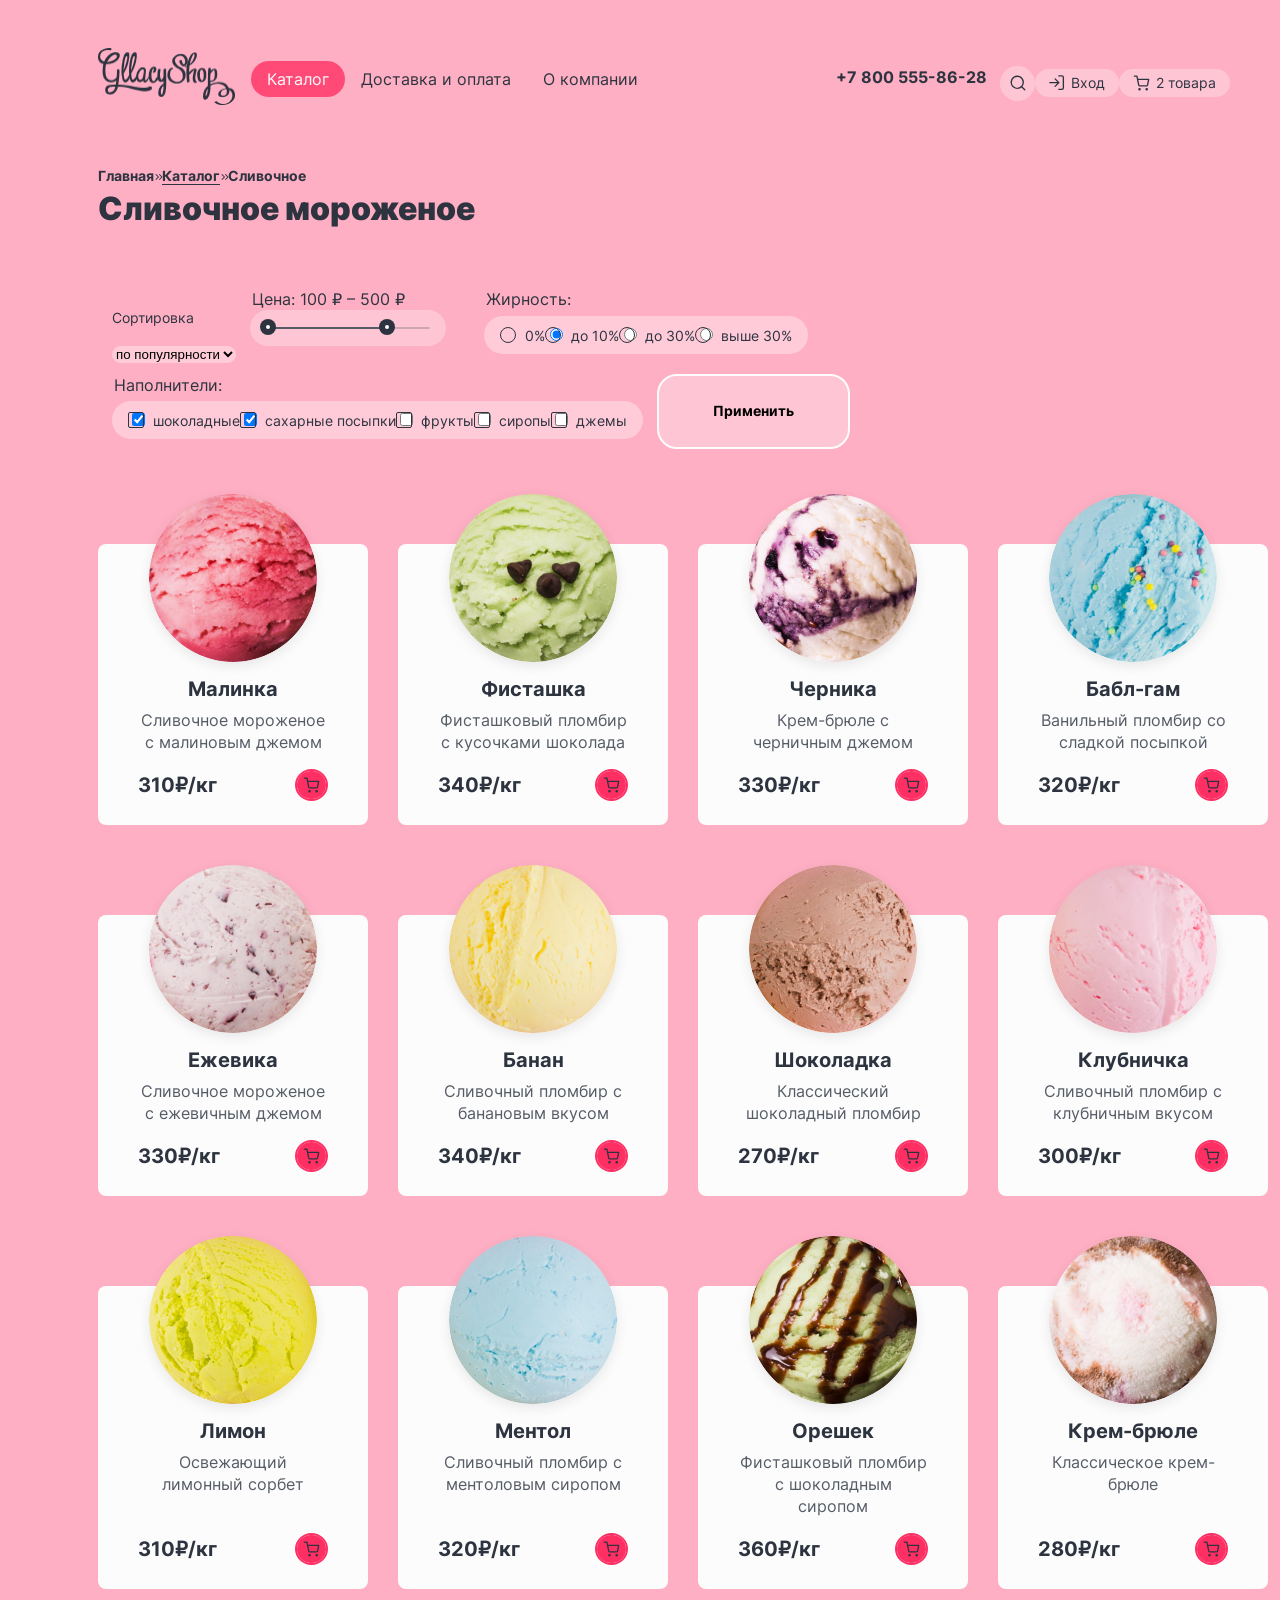
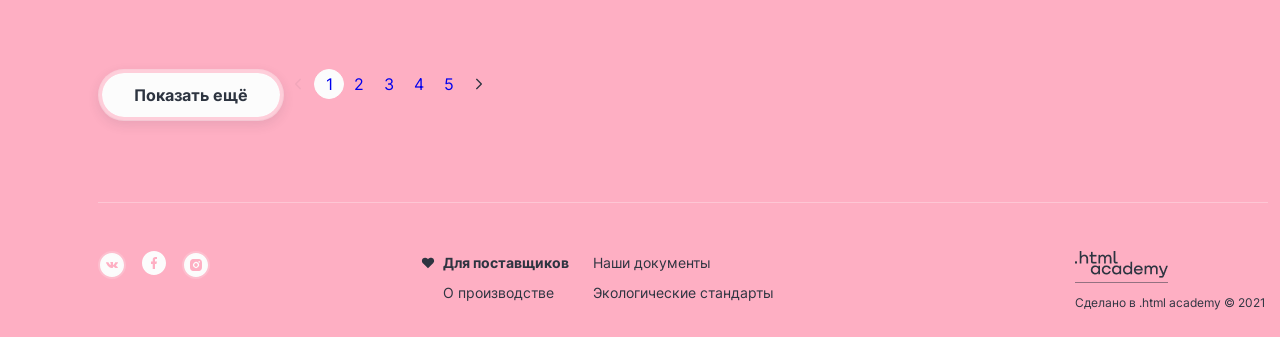
==== commit ae7d912b: "1" ====
--- a/catalog.html
+++ b/catalog.html
@@ -137,13 +137,14 @@
               <li class="breadcrumbs__item">
                 <a class="breadcrumbs__link breadcrumbs__link--current" href="catalog.html">Каталог</a>
               </li>
-              <li class="breadcrumbs__item">Сливочное
+              <li class="breadcrumbs__item breadcrumbs__item--creamy">Сливочное
               </li>
             </ul>
-            <h1 class="page__container--title container__title container__title--creamy">Сливочное мороженое</h1>
+            <h2 class="page__container--title container__title container__title--creamy">Сливочное мороженое</h1>
           </section>
           <section class="sort container__content">
-              <div class="catalog__sort">
+            <div class="sort__container">
+              <div class="catalog__products--filter">
                 <h2 class="visually-hidden">Сортировка товаров.</h2>
                 <div class="catalog__sort--list">
                   <fieldset class="catalog__sort--field">
@@ -153,40 +154,26 @@
                     </select>
                   </fieldset>               
                 </div>
-              </div>
-              <div class="catalog__products--filter">
                   <fieldset class="catalog__filter--group catalog__filter--range">
-                      <legend class="catalog__filter--title">Цена: 100 ₽ – 500 ₽</legend>
-                      <div class="range">
-                        <div class="range-scale">
-                            <div class="range-bar" style="width: 119px">
-                                <button class="range-toggle toggle-min" type="button">
-                                  <span class="visually-hidden">Изменение минимальной цены.</span>
-                                  <span class="range-toggle__decor"></span>
-                                </button>
-                                <button class="range-toggle toggle-max" type="button">
-                                  <span class="visually-hidden">Изменение максимальной цены.</span>
-                                  <span class="range-toggle__decor range-toggle__decor--max"></span>
-                                </button>
-                            </div>
-                        </div>
+                  <legend class="catalog__filter--title">Цена: 100 ₽ – 500 ₽</legend>
+                  <div class="range">
+                    <div class="range-scale">
+                      <div class="range-bar" style="width: 119px">
+                        <button class="range-toggle toggle-min">
+                          <span class="visually-hidden">Изменение минимальной цены.</span>
+                        </button>
+                        <button class="range-toggle toggle-max">
+                          <span class="visually-hidden">Изменение максимальной цены.</span>
+                        </button>
                       </div>
-                      <div class="range__wrapper--inputs">
-                        <div class="range__wrapper--counts">
-                           <label class="range__wrapper--label range__wrapper--min">от</label>
-                           <input class="range__wrapper--input" type="text" value="100" name="min-price">
-                        </div>
-                        <div class="range__wrapper--counts">
-                           <label class="range__wrapper--label range__wrapper--max">до</label>
-                           <input class="range__wrapper--input" type="text" value="500" name="max-price">
-                        </div>
-                      </div>
+                    </div>
+                  </div>
                   </fieldset> 
                   <fieldset class="catalog__filter--group">
                       <legend class="catalog__filter--title">Жирность:</legend>
                       <ul class="catalog__filter--list list">
                         <li class="catalog__filter--item catalog__filter--radio">
-                          <label class="control">
+                          <label class="control control--first">
                             <input class="visually-hidden control__input" type="radio" name="thereis" value="bluetooth">
                             <span class="control__mark"></span>
                             <span class="control__label">0%</span>
@@ -257,6 +244,7 @@
                     </fieldset>
                     <button class="button catalog__filter--button" type="submit">Применить</button>
               </div>
+            </div>
           </section>
           <section class="product container__content">
               <h2 class="visually-hidden">Список товаров</h2>
--- a/style.css
+++ b/style.css
@@ -1005,6 +1005,10 @@
     line-height: 30px;
 }
 
+.product {
+    margin-bottom: 80px;
+}
+
 .product__container--ice {
     display: grid;
     grid-template-columns: repeat(4, 270px);
@@ -1116,6 +1120,7 @@
     width: 1170px;
     padding: 24px;
     box-sizing: border-box;
+    margin-bottom: 80px;
 }
 
 .description__container {
@@ -1135,11 +1140,15 @@
 .description__details {
     display: flex;
     flex-wrap: wrap;
-    gap: 40px 30px;
 }
 
 .description__text {
+    display: flex;
     width: 505px;
+}
+
+.description__specialty {
+    width: 442px;
 }
 
 .description__text:last-child:nth-child(odd) {
@@ -1210,8 +1219,9 @@
 
 .delivery__text--container {
     width: 371px;
-    padding-top: 103px;
+    padding-top: 167px;
     padding-left: 36px;
+    margin-left: 64px;
 }
 
 .delivery__text {
@@ -1234,6 +1244,7 @@
     background: #FCFCFC;
     box-shadow: 0px 15px 40px rgba(45, 52, 64, 0.12);
     border-radius: 8px;
+    margin: 64px 64px 64px 135px;
 }
 
 .delivery__title {
@@ -1268,6 +1279,7 @@
     background: #FCFCFC;
     box-shadow: 0px 8px 16px rgba(45, 52, 64, 0.12);
     border-radius: 8px;
+    margin: 64px 768px 64px 64px;
 }
 
 .contact__text {
@@ -1352,17 +1364,25 @@
 
 .news__card {
     background: url("images/news/background.png") repeat #FFFFFF;
+    margin-left: 98px;
 }
 
 .subscription__card {
     background: url("images/email/mail_background.png") repeat #FFFFFF;
+    margin-right: 98px;
+}
+
+.container__row {
+    margin-bottom: 76px;
 }
 
 .container__card--info {
     display: flex;
-    column-gap: 135px;
-    padding: 64px;
     box-sizing: border-box;
+}
+
+.delivery__card {
+    margin-bottom: 80px;
 }
 
 .banner__title--card {
@@ -1377,13 +1397,25 @@
 }
 
 .footer {
+    padding-top: 48px;
+}
+
+.footer__container {
     display: flex;
     justify-content: space-between;
-    padding-top: 48px;
 }
 
 .footer--line {
     border-top: 1px solid rgba(252, 252, 252, 0.3);
+}
+
+.footer__social--list {
+    display: flex;
+    flex-direction: row;
+}
+
+.footer__social--item:not(:last-child) {
+    padding-right: 16px;
 }
 
 .footer__list {
@@ -1441,9 +1473,11 @@
     background: rgba(252, 252, 252, 0.3);
     border: 2px solid #FCFCFC;
     border-radius: 20px;;
-    font-weight: 700;
-    line-height: 20px;
-    text-align: center;
+    font-family: 'Inter', sans-serif;
+    font-style: normal;
+    font-weight: 700;
+    font-size: 14px;
+    line-height: 20px;
     cursor: pointer;
 }
 
@@ -1466,7 +1500,6 @@
     background: rgba(252, 252, 252, 0.3);
     opacity: 0.4;
     border: 2px solid #FCFCFC;
-    border-radius: 20px;
 }
 
 .catalof__header {
@@ -1479,15 +1512,28 @@
 
 .breadcrumbs {
     display: flex;
-    column-gap: 28px;
     flex-wrap: wrap;
+    flex-direction: column;
     justify-content: flex-start;
-    align-items: center;
     margin-bottom: 16px;
+}
+
+.breadcrumbs__list {
+    text-decoration: none;
+    display: flex;
 }
 
 .breadcrumbs__item {
     position: relative;
+    font-family: 'Inter';
+    font-style: normal;
+    font-weight: 700;
+    font-size: 14px;
+    line-height: 20px;
+}
+
+.breadcrumbs__item:not(:last-child) {
+    padding-right: 8px;
 }
 
 .breadcrumbs__link {
@@ -1495,6 +1541,7 @@
     font-size: 14px;
     line-height: 20px;
     text-decoration: none;
+    color: #2D3440;
 }
 
 .breadcrumbs__link--current {
@@ -1508,8 +1555,19 @@
     width: 14px;
     height: 14px;
     position: absolute;
-    top: 7px;
-    left: -20px;
+    top: 5px;
+    left: -9px;
+}
+
+:not(.breadcrumbs__link--current) .breadcrumbs__item--creamy::before {
+    content: "";
+    background-image: url("images/icon/arrow.svg");
+    display: block;
+    width: 14px;
+    height: 14px;
+    position: absolute;
+    top: 5px;
+    left: -9px;
 }
 
 .page__container--title {
@@ -1520,7 +1578,6 @@
 
 .catalog__sort--list {
     display: flex;
-    column-gap: 24px;
     justify-content: flex-start;
     align-items: flex-start;
 }
@@ -1548,7 +1605,6 @@
 
 .catalog__filter--list {
     display: flex;
-    column-gap: 16px;
     background-color: #FFCBD8;
     border-radius: 20px;
     border: none;
@@ -1559,22 +1615,149 @@
     line-height: 20px;
 }
 
+.catalog__filter--range {
+    margin: 0;
+    padding: 0;
+    border: 0;
+    width: 196px;
+    margin-right: 24px;
+}
+
+.sort__container {
+    display: flex;
+    width: 807px;
+    flex-wrap: wrap;
+}
+
+.range {
+    padding: 17px 16px;
+    background-color: rgba(252, 252, 252, 0.3);
+    border-radius: 20px;
+}
+
+.range-scale {
+    position: relative;
+    height: 2px;
+    background-color: rgba(86, 92, 102, 0.3);
+    border-radius: 2px;
+} 
+
+.range-bar {
+    position: absolute;
+    height: 2px;
+    background-color: rgba(86, 92, 102, 1);
+}
+
+.range-toggle {
+    position: absolute;
+    width: 16px;
+    height: 16px;
+    background-color: #2D3440;
+    border-radius: 50%;
+    border: none;
+    cursor: pointer;
+}
+
+.range-toggle::after {
+    position: absolute;
+    content: " ";
+    width: 4px;
+    height: 4px;
+    border-radius: 50%;
+    background-color: #FCFCFC;
+    left: 50%;
+    top: 50%;
+    transform: translate(-50%, -50%)
+}
+
+.range-toggle:hover {
+    background-color:#FCFCFC;
+}
+
+.range-toggle:hover::after {
+    background-color: #2D3440;
+}
+
+.range-toggle:active {
+    background-color:#2D3440;
+}
+
+.range-toggle:focus {
+    background-color:#FCFCFC;
+    border: 2px solid #2D3440;
+}
+
+.range-toggle:focus::after {
+    background-color: #2D3440;
+}
+
+.toggle-min {
+    top: -8px;
+    left: -6px;
+}
+
+.toggle-max {
+    top: -8px;
+    right: -10px;
+}
+
+
+.catalog__products--filter {
+    display: flex;
+    flex-wrap: wrap;
+}
+
+.catalog__filter--group {
+    border: 0;
+}
+
+.catalog__filter--list {
+    display: flex;
+    flex-wrap: wrap;
+    padding: 8px 16px;
+    border-radius: 20px;
+    margin-right: px;
+}
+
+.control {
+    position: relative;
+    display: block;
+}
+
+.control--first {
+    padding-left: 25px;
+}
+
+.control__mark {
+    position: absolute;
+    top: 3px;
+    left: 0;
+    width: 14px;
+    height: 14px;
+    border: 1.5px solid #2D3440;
+    border-radius: 2px;
+    display: block;
+    cursor: pointer;
+}
+
+.control__input[type="radio"] + .control__mark {
+    border-radius: 50%;
+}
+
 .pagination {
-    display: grid;
-    grid-template-columns: 33% 33% 33%;
-    grid-template-areas: ". button list";
-    padding-top: 57px;
-    padding-bottom: 81px;
+    margin-bottom: 81px;
     align-items: center;
 }
 
+.pagination__container {
+    display: flex;
+}
+
 .pagination__button {
-    grid-area: button;
     text-align: center;
 }
 
 .pagination__list {
-    grid-area: list;
     display: flex;
     justify-self: end;
     list-style: none;
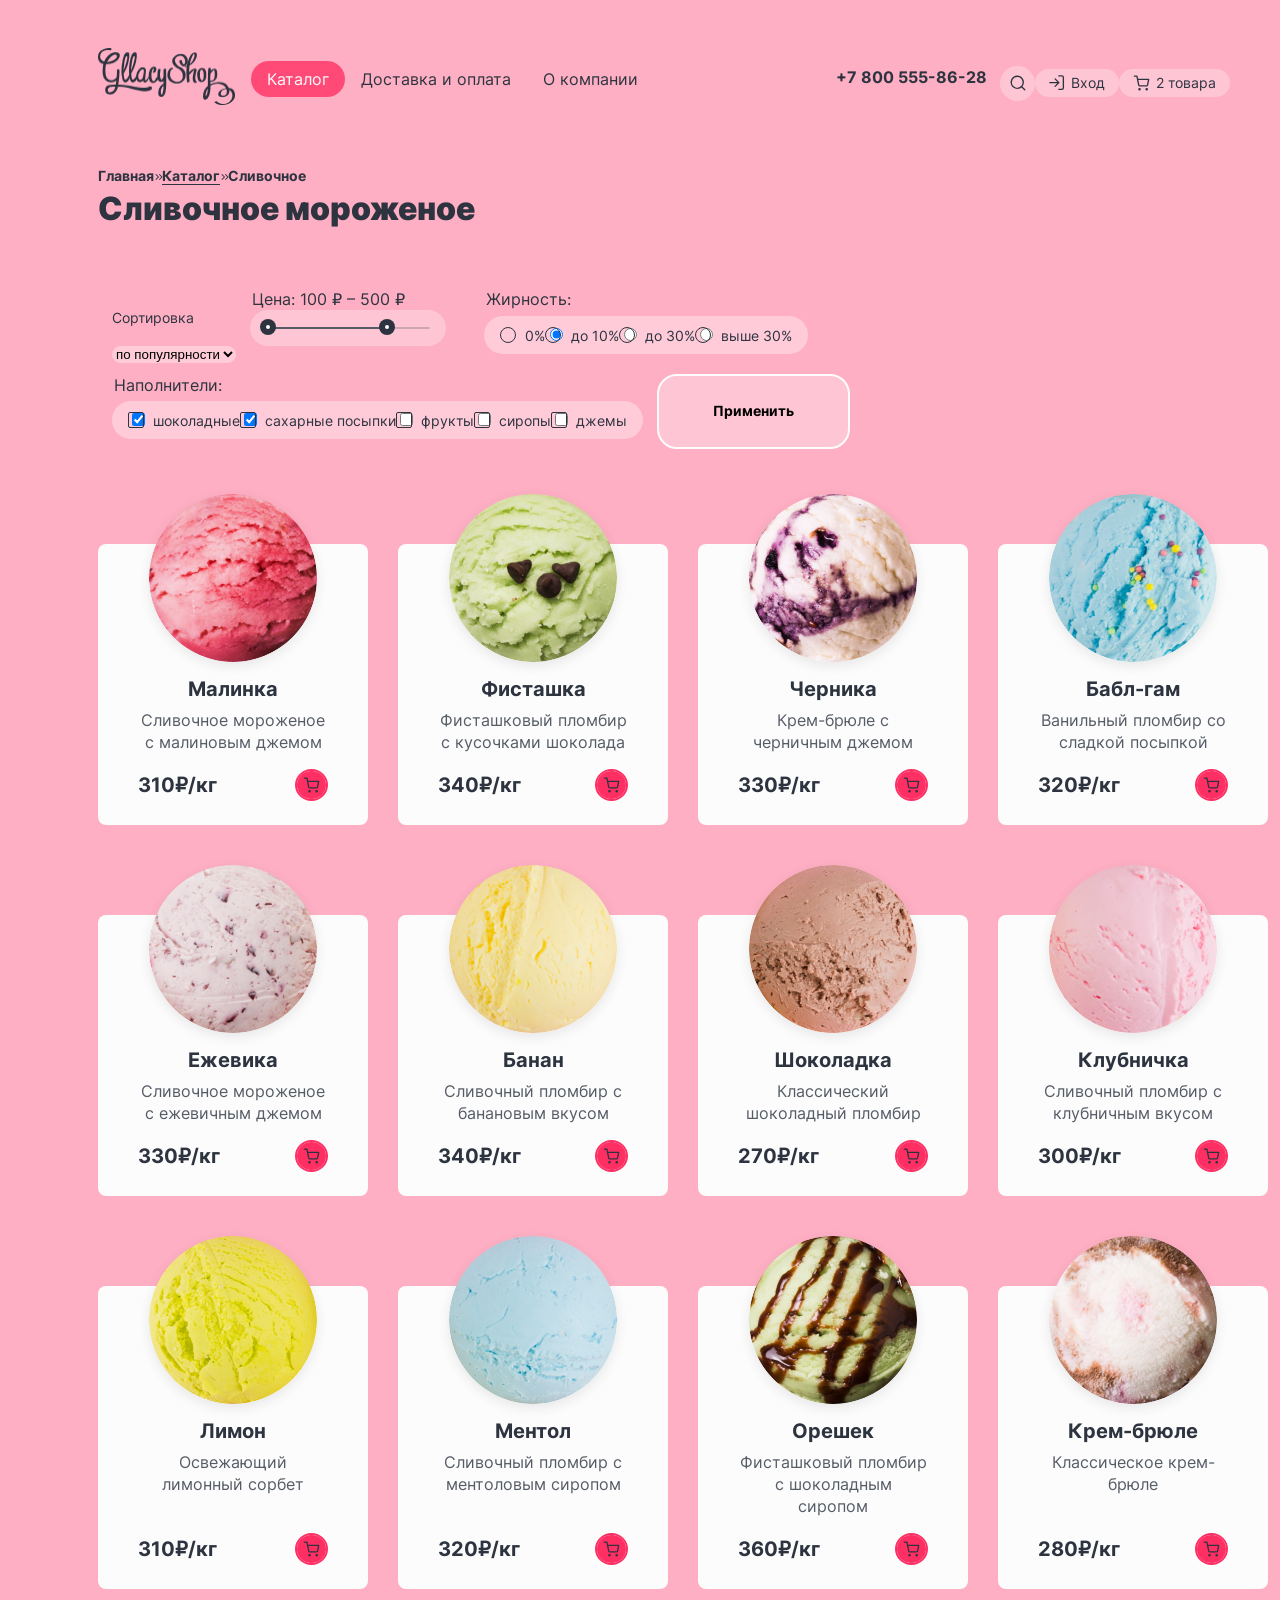
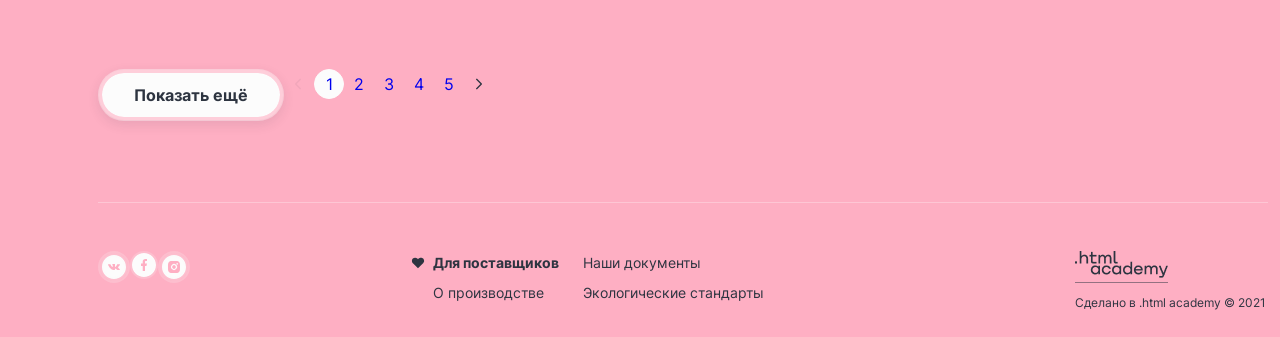
==== commit a490cde4: "17" ====
--- a/catalog.html
+++ b/catalog.html
@@ -457,26 +457,26 @@
           <div class="footer__container">
               <h2 class="visually-hidden">Социальные сети</h2>
               <ul class="footer__social--list list">
-                <li class="footer__social--item">
-                  <a class="footer__social--link" href="https://vk.com/htmlacademy">
-                    <svg aria-hidden="true" focusable="false" width="28" height="28" viewBox="0 0 28 28" fill="none" xmlns="http://www.w3.org/2000/svg">
+                <li class="slaider__social--item">
+                  <a class="slaider__social--link" href="https://vk.com/htmlacademy">
+                    <svg class="slaider__social--icon" aria-hidden="true" focusable="false" width="28" height="28" viewBox="0 0 28 28" fill="none" xmlns="http://www.w3.org/2000/svg">
                       <path fill-rule="evenodd" clip-rule="evenodd" d="M26 14c0 6.627-5.373 12-12 12S2 20.627 2 14 7.373 2 14 2s12 5.373 12 12Zm-11.412 2.975h-.717s-1.582.083-2.976-1.188c-1.52-1.388-2.863-4.14-2.863-4.14s-.077-.18.007-.268c.095-.098.352-.104.352-.104l1.715-.01s.161.024.277.098a.476.476 0 0 1 .149.176s.277.615.644 1.17c.716 1.085 1.05 1.322 1.293 1.206.354-.17.248-1.533.248-1.533s.007-.495-.178-.716c-.143-.17-.414-.22-.533-.235-.096-.011.062-.207.267-.295.309-.133.854-.14 1.498-.135.501.005.645.032.842.074.455.096.44.405.41 1.07-.01.2-.02.43-.02.697 0 .06-.002.124-.004.19-.01.34-.023.73.233.876.132.074.453.011 1.256-1.185.381-.566.667-1.233.667-1.233s.062-.119.16-.17c.098-.052.232-.036.232-.036l1.805-.01s.542-.056.63.158c.091.226-.203.751-.94 1.612-.696.813-1.036 1.115-1.01 1.38.02.196.242.372.67.72.888.722 1.124 1.101 1.18 1.192a.447.447 0 0 0 .011.016c.398.578-.44.623-.44.623l-1.603.02s-.345.06-.798-.214c-.237-.142-.469-.375-.69-.597-.337-.339-.649-.652-.915-.578-.447.124-.433.967-.433.967s.004.18-.098.276c-.11.105-.328.126-.328.126Z" fill="#FCFCFC"/>
                       <path d="M14 24C8.477 24 4 19.523 4 14H0c0 7.732 6.268 14 14 14v-4Zm10-10c0 5.523-4.477 10-10 10v4c7.732 0 14-6.268 14-14h-4ZM14 4c5.523 0 10 4.477 10 10h4c0-7.732-6.268-14-14-14v4Zm0-4C6.268 0 0 6.268 0 14h4C4 8.477 8.477 4 14 4V0Z" fill="#FCFCFC" fill-opacity=".2"/>
                     </svg>
                     <span class="visually-hidden">VK</span>
                   </a>
                 </li>
-                <li class="footer__social--item">
-                  <a class="footer__social--link" href="https://www.facebook.com/htmlacademy">
-                    <svg aria-hidden="true" focusable="false" width="24" height="24" viewBox="0 0 24 24" fill="none" xmlns="http://www.w3.org/2000/svg">
+                <li class="slaider__social--item">
+                  <a class="slaider__social--link" href="https://www.facebook.com/htmlacademy">
+                    <svg class="slaider__social--icon" aria-hidden="true" focusable="false" width="24" height="24" viewBox="0 0 24 24" fill="none" xmlns="http://www.w3.org/2000/svg">
                       <path fill-rule="evenodd" clip-rule="evenodd" d="M24 12c0 6.627-5.373 12-12 12S0 18.627 0 12 5.373 0 12 0s12 5.373 12 12Zm-9.571.9H13V18h-2.286v-5.1H9v-2.4h1.714V8.82c0-1.826 1.102-2.82 2.653-2.82.743 0 1.447.058 1.633.084V8.1h-.857C13 8.1 13 8.682 13 9.3v1.2h2l-.571 2.4Z" fill="#FCFCFC"/>
                     </svg>
                     <span class="visually-hidden">facebook</span>
                   </a>
                 </li>
-                <li class="footer__social--item">
-                  <a class="footer__social--link" href="https://www.instagram.com/htmlacademy/">
-                    <svg aria-hidden="true" focusable="false" width="28" height="28" viewBox="0 0 28 28" fill="none" xmlns="http://www.w3.org/2000/svg">
+                <li class="slaider__social--item">
+                  <a class="slaider__social--link" href="https://www.instagram.com/htmlacademy/">
+                    <svg class="slaider__social--icon" aria-hidden="true" focusable="false" width="28" height="28" viewBox="0 0 28 28" fill="none" xmlns="http://www.w3.org/2000/svg">
                       <path fill-rule="evenodd" clip-rule="evenodd" d="M26 14c0 6.627-5.373 12-12 12S2 20.627 2 14 7.373 2 14 2s12 5.373 12 12Zm-9.527-5.964C15.833 8.006 15.63 8 14 8s-1.834.008-2.473.036c-.64.03-1.074.13-1.457.279-.4.15-.763.387-1.063.692-.306.3-.542.662-.692 1.063-.149.383-.249.817-.279 1.457C8.006 12.167 8 12.37 8 14s.008 1.834.036 2.473c.03.64.13 1.075.279 1.457.15.4.387.763.692 1.063.3.306.662.542 1.063.692.383.148.818.249 1.457.279.64.03.843.036 2.473.036s1.834-.008 2.473-.036c.64-.03 1.075-.13 1.457-.279.4-.15.763-.387 1.063-.692.306-.3.542-.662.692-1.063.148-.383.249-.818.279-1.457.03-.64.036-.843.036-2.473s-.008-1.834-.036-2.473c-.03-.64-.13-1.075-.279-1.457-.15-.4-.387-.763-.692-1.063a2.925 2.925 0 0 0-1.063-.692c-.383-.149-.818-.249-1.457-.279Zm-4.594 3.843a3 3 0 1 1 4.242 4.242 3 3 0 0 1-4.242-4.242Zm5.801-1.56a.75.75 0 1 1-1.06 1.061.75.75 0 0 1 1.06-1.06Zm-2.407 2.408a1.8 1.8 0 1 0-2.546 2.546 1.8 1.8 0 0 0 2.546-2.546Z" fill="#FCFCFC"/>
                       <path d="M14 24C8.477 24 4 19.523 4 14H0c0 7.732 6.268 14 14 14v-4Zm10-10c0 5.523-4.477 10-10 10v4c7.732 0 14-6.268 14-14h-4ZM14 4c5.523 0 10 4.477 10 10h4c0-7.732-6.268-14-14-14v4Zm0-4C6.268 0 0 6.268 0 14h4C4 8.477 8.477 4 14 4V0Z" fill="#FCFCFC" fill-opacity=".2"/>
                     </svg>
